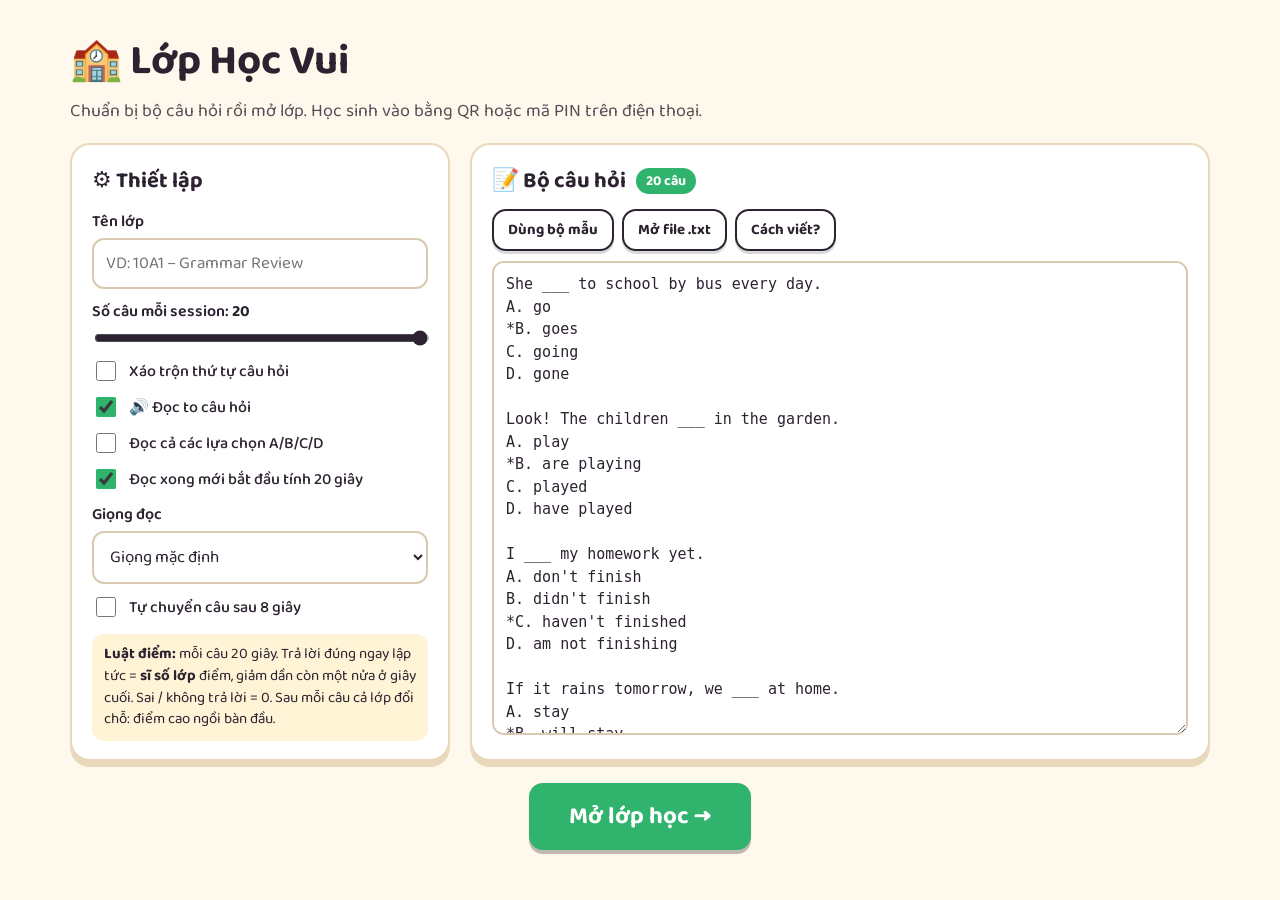
==== host.html @ 7508f4da "Lớp Học Vui: classroom quiz game Co-Authored-By: Claude Opus 5.5 <noreply@anthropic.com> Claude-Sess" ====
<!doctype html>
<html lang="vi">
<head>
<meta charset="utf-8">
<meta name="viewport" content="width=device-width, initial-scale=1">
<title>Lớp Học Vui – Màn hình giáo viên</title>
<link rel="stylesheet" href="css/base.css">
<link rel="stylesheet" href="css/host.css">
<script src="vendor/peerjs.min.js"></script>
<script src="vendor/qrcode.js"></script>
</head>
<body>

<!-- ============ CÀI ĐẶT ============ -->
<section id="setup" class="setup">
  <header class="setup-head">
    <h1>🏫 Lớp Học Vui</h1>
    <p>Chuẩn bị bộ câu hỏi rồi mở lớp. Học sinh vào bằng QR hoặc mã PIN trên điện thoại.</p>
  </header>
  <div class="setup-grid">
    <div class="card">
      <h2>⚙️ Thiết lập</h2>
      <label>Tên lớp <input id="className" maxlength="40" placeholder="VD: 10A1 – Grammar Review"></label>
      <label>Số câu mỗi session: <b id="nqLabel">20</b>
        <input id="nq" type="range" min="15" max="20" value="20"></label>
      <label class="chk"><input id="shuffle" type="checkbox"> Xáo trộn thứ tự câu hỏi</label>
      <label class="chk"><input id="tts" type="checkbox" checked> 🔊 Đọc to câu hỏi</label>
      <label class="chk"><input id="readOpts" type="checkbox"> Đọc cả các lựa chọn A/B/C/D</label>
      <label class="chk"><input id="waitRead" type="checkbox" checked> Đọc xong mới bắt đầu tính 20 giây</label>
      <label>Giọng đọc <select id="voice"></select></label>
      <label class="chk"><input id="autoNext" type="checkbox"> Tự chuyển câu sau 8 giây</label>
      <div class="rules">
        <b>Luật điểm:</b> mỗi câu 20 giây. Trả lời đúng ngay lập tức = <b>sĩ số lớp</b> điểm, giảm dần còn một nửa ở giây cuối. Sai / không trả lời = 0.
        Sau mỗi câu cả lớp đổi chỗ: điểm cao ngồi bàn đầu.
      </div>
    </div>
    <div class="card qcard">
      <h2>📝 Bộ câu hỏi <span id="qCount" class="pill">0 câu</span></h2>
      <div class="row">
        <button class="btn ghost sm" id="loadSample">Dùng bộ mẫu</button>
        <button class="btn ghost sm" id="openFile">Mở file .txt</button>
        <input type="file" id="file" accept=".txt,.md,text/plain" hidden>
        <button class="btn ghost sm" id="help">Cách viết?</button>
      </div>
      <div id="helpBox" class="help" hidden>
        Mỗi câu cách nhau <b>1 dòng trống</b>. Dòng đầu là câu hỏi, các dòng sau là lựa chọn <code>A.</code> <code>B.</code> <code>C.</code> <code>D.</code> (2–4 lựa chọn).
        Đánh dấu đáp án đúng bằng dấu <code>*</code> ở đầu dòng, hoặc thêm dòng <code>Answer: B</code>. Chỗ trống viết <code>___</code> sẽ được đọc là "blank".
      </div>
      <textarea id="qtext" spellcheck="false" placeholder="She ___ to school every day.&#10;A. go&#10;*B. goes&#10;C. going&#10;D. gone"></textarea>
      <div id="qErrors" class="errors"></div>
    </div>
  </div>
  <div class="setup-foot">
    <button class="btn go big" id="openClass">Mở lớp học →</button>
  </div>
</section>

<!-- ============ LỚP HỌC ============ -->
<section id="game" hidden>
  <div id="stage">
    <div class="wall">
      <div class="clock-deco"></div>
      <div class="teacher-zone">
        <div id="bubble" class="bubble">Chào cả lớp!</div>
        <div id="teacher" class="teacher"></div>
        <div class="tdesk"></div>
      </div>
      <div id="board" class="board"></div>
      <div class="side">
        <div id="timer" class="timer">
          <svg viewBox="0 0 120 120"><circle cx="60" cy="60" r="52" class="tr-bg"/><circle id="timerArc" cx="60" cy="60" r="52" class="tr-fg"/></svg>
          <div id="timerNum">20</div>
        </div>
        <div id="controls" class="controls"></div>
      </div>
    </div>
    <div class="floor"></div>
    <div id="desks"></div>
    <div id="students"></div>
    <div id="labels"></div>
    <div id="podium" class="podium" hidden></div>
    <canvas id="confetti" width="1600" height="900"></canvas>
  </div>
  <div class="corner">
    <button id="muteBtn" title="Tắt/bật âm thanh">🔊</button>
    <button id="fsBtn" title="Toàn màn hình">⛶</button>
  </div>
</section>

<script type="module" src="js/host.js"></script>
</body>
</html>
---- css/base.css ----
@import url('https://fonts.googleapis.com/css2?family=Baloo+2:wght@500;600;700;800&family=Patrick+Hand&display=swap');
:root {
  --ink: #2d2230; --paper: #fff8ec; --red: #e5484d; --blue: #3e7bfa; --yellow: #f5a524; --green: #2fb36d;
  --wood: #c98c55; --wood-d: #8f5a2f; --board: #2f5d47; --board-d: #22463a;
}
* { box-sizing: border-box; }
html, body { margin: 0; height: 100%; }
body { font-family: 'Baloo 2', system-ui, sans-serif; color: var(--ink); background: var(--paper); -webkit-tap-highlight-color: transparent; }
button { font-family: inherit; cursor: pointer; border: 0; }
.btn { background: var(--ink); color: #fff; font-weight: 700; font-size: 18px; padding: 12px 22px; border-radius: 14px; box-shadow: 0 4px 0 rgba(0,0,0,.25); transition: transform .08s; }
.btn:active { transform: translateY(3px); box-shadow: 0 1px 0 rgba(0,0,0,.25); }
.btn.go { background: var(--green); }
.btn.warn { background: var(--yellow); color: var(--ink); }
.btn.ghost { background: #fff; color: var(--ink); border: 2px solid var(--ink); }
.btn:disabled { opacity: .45; cursor: not-allowed; }
input, select, textarea { font-family: inherit; font-size: 17px; border: 2px solid #d9c9b0; border-radius: 12px; padding: 10px 12px; background: #fff; color: var(--ink); }
input:focus, textarea:focus, select:focus { outline: 3px solid #ffd27a; border-color: var(--ink); }
.opt-A { background: var(--red); } .opt-B { background: var(--blue); } .opt-C { background: var(--yellow); } .opt-D { background: var(--green); }
[hidden] { display: none !important; }
---- css/host.css ----
/* ---------- Setup ---------- */
.setup { max-width: 1180px; margin: 0 auto; padding: 28px 20px 40px; }
.setup-head h1 { margin: 0; font-size: 42px; }
.setup-head p { margin: 2px 0 18px; font-size: 18px; opacity: .8; }
.setup-grid { display: grid; grid-template-columns: 380px 1fr; gap: 20px; }
@media (max-width: 860px) { .setup-grid { grid-template-columns: 1fr; } }
.card { background: #fff; border-radius: 20px; padding: 18px 20px; box-shadow: 0 6px 0 #ead8bd; border: 2px solid #ead8bd; }
.card h2 { margin: 0 0 10px; font-size: 22px; display: flex; align-items: center; gap: 10px; }
.card label { display: block; margin: 10px 0; font-weight: 600; }
.card label input:not([type=checkbox]), .card label select { display: block; width: 100%; margin-top: 4px; }
.card label.chk { display: flex; gap: 10px; align-items: center; font-weight: 500; }
.card label.chk input { width: 20px; height: 20px; accent-color: var(--green); }
input[type=range] { padding: 0; accent-color: var(--ink); }
.rules { margin-top: 14px; background: #fff4d6; border-radius: 12px; padding: 10px 12px; font-size: 15px; line-height: 1.45; }
.pill { font-size: 14px; background: var(--green); color: #fff; padding: 2px 10px; border-radius: 99px; }
.qcard { display: flex; flex-direction: column; }
.qcard .row { display: flex; gap: 8px; flex-wrap: wrap; margin-bottom: 10px; }
.btn.sm { font-size: 15px; padding: 7px 14px; box-shadow: 0 3px 0 rgba(0,0,0,.15); }
.help { background: #eef5ff; border-radius: 12px; padding: 10px 12px; font-size: 15px; margin-bottom: 10px; line-height: 1.5; }
.help code { background: #fff; padding: 0 5px; border-radius: 5px; }
#qtext { flex: 1; min-height: 420px; font-family: ui-monospace, Menlo, Consolas, monospace; font-size: 15px; line-height: 1.5; resize: vertical; }
.errors { color: var(--red); font-size: 14px; margin-top: 6px; max-height: 90px; overflow: auto; }
.setup-foot { text-align: center; margin-top: 22px; }
.btn.big { font-size: 24px; padding: 14px 40px; }

/* ---------- Stage ---------- */
body.playing { background: #1d1a22; overflow: hidden; }
#game { position: fixed; inset: 0; }
#stage { position: absolute; left: 50%; top: 50%; width: 1600px; height: 900px; transform-origin: 0 0; overflow: hidden; border-radius: 6px; }
.wall { position: absolute; left: 0; top: 0; width: 1600px; height: 304px;
  background: linear-gradient(#f6e6c8, #f1dbb4); border-bottom: 14px solid #b7834f; }
.floor { position: absolute; left: 0; top: 318px; width: 1600px; height: 582px;
  background: repeating-linear-gradient(90deg, #d9a66f 0 98px, #cf9a62 98px 100px), #d9a66f; }
.floor::before { content: ''; position: absolute; inset: 0; background: repeating-linear-gradient(0deg, rgba(0,0,0,.05) 0 2px, transparent 2px 58px); }

.teacher-zone { position: absolute; left: 0; top: 0; width: 230px; height: 304px; }
.teacher { position: absolute; left: 40px; top: 108px; width: 120px; height: 170px; }
.tdesk { position: absolute; left: 14px; top: 222px; width: 200px; height: 60px; background: var(--wood-d); border-radius: 8px 8px 4px 4px; border-top: 10px solid var(--wood); z-index: 2; }
.tdesk::after { content: '🍎 📚'; position: absolute; top: -34px; left: 18px; font-size: 26px; }
.bubble { position: absolute; left: 14px; top: 14px; width: 205px; min-height: 62px; background: #fff; border-radius: 18px; padding: 8px 12px; font-weight: 700; font-size: 20px; line-height: 1.15; text-align: center; box-shadow: 0 3px 0 rgba(0,0,0,.12); }
.bubble::after { content: ''; position: absolute; left: 86px; bottom: -14px; border: 8px solid transparent; border-top: 10px solid #fff; }
.bubble b { font-size: 30px; color: var(--green); }
.clock-deco { display: none; }

.board { position: absolute; left: 236px; top: 12px; width: 1130px; height: 280px; background: radial-gradient(ellipse at 30% 20%, #3b7258, var(--board) 60%, var(--board-d));
  border: 12px solid #a06a3a; border-radius: 10px; box-shadow: inset 0 0 40px rgba(0,0,0,.35), 0 6px 0 #7d4f28; color: #f4f1e6; font-family: 'Patrick Hand', 'Baloo 2', cursive; padding: 10px 18px; overflow: hidden; }
.board .tray { position: absolute; }
.b-head { display: flex; justify-content: space-between; font-size: 22px; opacity: .85; height: 28px; }
.b-q { height: 100px; display: flex; align-items: center; justify-content: center; text-align: center; line-height: 1.12; padding: 0 10px; }
.b-opts { display: grid; grid-template-columns: 1fr 1fr; gap: 9px 12px; }
.b-opt { position: relative; height: 56px; border-radius: 12px; display: flex; align-items: center; gap: 12px; padding: 0 14px; color: #fff; font-family: 'Baloo 2', sans-serif; font-weight: 700; box-shadow: 0 4px 0 rgba(0,0,0,.25); transition: opacity .4s, transform .4s; }
.b-opt .let { width: 36px; height: 36px; flex: none; border-radius: 50%; background: rgba(255,255,255,.28); display: grid; place-items: center; font-size: 22px; }
.b-opt .txt { flex: 1; overflow: hidden; line-height: 1.05; }
.b-opt .cnt { flex: none; background: rgba(0,0,0,.25); border-radius: 99px; padding: 0 12px; font-size: 20px; display: none; }
.board.reveal .b-opt .cnt { display: block; }
.board.reveal .b-opt.wrong { opacity: .3; transform: scale(.97); }
.board.reveal .b-opt.right { outline: 5px solid #fff; transform: scale(1.02); }
.board.reveal .b-opt.right .let::after { content: '✓'; }
.board.reveal .b-opt.right .let { font-size: 0; }
.board.reveal .b-opt.right .let::after { font-size: 26px; }

.lobby { display: flex; height: 100%; gap: 22px; align-items: center; }
.lobby .info { flex: 1; text-align: center; }
.lobby .cls { font-size: 30px; opacity: .85; }
.lobby .how { font-size: 28px; margin-top: 6px; }
.lobby .url { font-family: 'Baloo 2'; font-size: 26px; background: rgba(255,255,255,.12); display: inline-block; padding: 2px 16px; border-radius: 10px; margin: 4px 0; word-break: break-all; }
.lobby .pin { font-family: 'Baloo 2'; font-weight: 800; font-size: 84px; letter-spacing: 8px; line-height: 1; color: #ffe27a; }
.lobby .qr { width: 236px; height: 236px; background: #fff; border-radius: 12px; padding: 8px; flex: none; }
.lobby .qr svg { width: 100%; height: 100%; display: block; }
.b-big { height: 100%; display: flex; flex-direction: column; align-items: center; justify-content: center; text-align: center; font-size: 46px; line-height: 1.15; }
.b-big small { font-size: 26px; opacity: .8; }

.side { position: absolute; left: 1376px; top: 8px; width: 216px; height: 280px; display: flex; flex-direction: column; align-items: center; gap: 8px; }
.timer { position: relative; width: 150px; height: 150px; }
.timer svg { width: 100%; height: 100%; transform: rotate(-90deg); }
.tr-bg { fill: #fff; stroke: #e7d3b3; stroke-width: 12; }
.tr-fg { fill: none; stroke: var(--green); stroke-width: 12; stroke-linecap: round; stroke-dasharray: 326.7; stroke-dashoffset: 0; transition: stroke .3s; }
.timer.urgent .tr-fg { stroke: var(--red); }
.timer.urgent { animation: pulse .5s infinite alternate; }
@keyframes pulse { to { transform: scale(1.06); } }
#timerNum { position: absolute; inset: 0; display: grid; place-items: center; font-size: 58px; font-weight: 800; }
.timer.idle { opacity: .35; }
.controls { display: flex; flex-direction: column; gap: 8px; width: 100%; }
.controls .btn { width: 100%; font-size: 19px; padding: 9px 10px; }
.controls .btn.tiny { font-size: 14px; padding: 5px 8px; background: #fff; color: var(--ink); box-shadow: 0 3px 0 #d8c3a0; }
.controls .stat { text-align: center; font-weight: 800; font-size: 22px; }

/* desks & students */
.desk { position: absolute; height: 36px; background: linear-gradient(var(--wood) 0 9px, var(--wood-d) 9px); border-radius: 7px 7px 3px 3px; box-shadow: 0 6px 0 rgba(0,0,0,.18); }
.desk::before, .desk::after { content: ''; position: absolute; bottom: -16px; width: 8px; height: 16px; background: #6e4322; }
.desk::before { left: 14px; } .desk::after { right: 14px; }
.seatno { position: absolute; color: rgba(90,55,25,.55); font-weight: 800; font-size: 15px; width: 28px; text-align: center; }

.stu, .lbl { position: absolute; transition: left 1.5s cubic-bezier(.5,.05,.3,1), top 1.5s cubic-bezier(.5,.05,.3,1); will-change: left, top; }
.stu { width: 110px; height: 96px; cursor: pointer; }
.stu .inner { width: 100%; height: 100%; transform-origin: 50% 100%; }
.stu .ava { width: 92px; height: 92px; display: block; margin: 0 auto; filter: drop-shadow(0 2px 0 rgba(0,0,0,.12)); }
.stu.walking .inner { animation: bob .3s infinite alternate; }
@keyframes bob { from { transform: translateY(0) rotate(-3deg); } to { transform: translateY(-8px) rotate(3deg); } }
.stu.enter .inner { animation: enter .6s cubic-bezier(.3,1.6,.5,1); }
@keyframes enter { from { transform: translateY(-60px) scale(.3); opacity: 0; } }
.stu.off { opacity: .4; filter: grayscale(1); }
.stu .mark { position: absolute; right: 2px; top: -4px; width: 30px; height: 30px; border-radius: 50%; display: none; place-items: center; color: #fff; font-weight: 800; font-size: 18px; box-shadow: 0 2px 0 rgba(0,0,0,.2); }
.stu.answered .mark { display: grid; background: #7a6cf0; }
.stu.answered .mark::after { content: '✋'; font-size: 16px; }
.stu.ok .mark { display: grid; background: var(--green); } .stu.ok .mark::after { content: '✓'; font-size: 18px; }
.stu.no .mark { display: grid; background: var(--red); } .stu.no .mark::after { content: '✗'; font-size: 18px; }
.stu.ok .ava { filter: drop-shadow(0 0 8px #7dffb0); }

.lbl { width: 150px; height: 30px; display: flex; align-items: center; justify-content: center; gap: 4px; pointer-events: none; }
.lbl .nm { max-width: 100px; background: #fff; border-radius: 8px; padding: 0 7px; font-weight: 700; font-size: 15px; line-height: 22px; white-space: nowrap; overflow: hidden; text-overflow: ellipsis; box-shadow: 0 2px 0 rgba(0,0,0,.18); }
.lbl .sc { background: var(--ink); color: #ffe27a; border-radius: 8px; padding: 0 6px; font-weight: 800; font-size: 15px; line-height: 22px; }
.lbl .rk { position: absolute; left: -6px; top: -78px; width: 30px; height: 30px; border-radius: 50%; background: #fff; border: 3px solid var(--ink); display: grid; place-items: center; font-weight: 800; font-size: 15px; }
.lbl .rk.r1 { background: #ffd43b; } .lbl .rk.r2 { background: #dfe6ee; } .lbl .rk.r3 { background: #f0a868; }
.lbl .gain { position: absolute; left: 50%; top: -92px; transform: translateX(-50%); font-weight: 800; font-size: 30px; color: #13a35a; text-shadow: 0 2px 0 #fff, 0 -2px 0 #fff, 2px 0 0 #fff, -2px 0 0 #fff; opacity: 0; }
.lbl .gain.show { animation: gain 2.4s ease-out forwards; }
@keyframes gain { 0% { opacity: 0; transform: translate(-50%, 20px) scale(.5); } 15% { opacity: 1; transform: translate(-50%, 0) scale(1.15); } 75% { opacity: 1; } 100% { opacity: 0; transform: translate(-50%, -26px); } }
.lbl .mv { position: absolute; right: -6px; top: -40px; font-weight: 800; font-size: 16px; opacity: 0; }
.lbl .mv.up { color: #13a35a; } .lbl .mv.down { color: var(--red); }
.lbl .mv.show { animation: gain 3s ease-out forwards; }

/* podium */
.podium { position: absolute; inset: 0; z-index: 500; background: radial-gradient(ellipse at 50% 20%, #3a2f63, #120e1f 75%); color: #fff; overflow: hidden; }
.podium .title { position: absolute; top: 34px; left: 0; right: 0; text-align: center; font-size: 64px; font-weight: 800; color: #ffd43b; text-shadow: 0 5px 0 #a8730b; }
.podium .sub { position: absolute; top: 120px; left: 0; right: 0; text-align: center; font-size: 26px; opacity: .8; }
.podium .light { position: absolute; top: -100px; width: 360px; height: 900px; background: linear-gradient(rgba(255,240,180,.35), transparent 85%); clip-path: polygon(40% 0, 60% 0, 100% 100%, 0 100%); opacity: 0; transition: opacity .6s; }
.podium .light.on { opacity: 1; }
.pd { position: absolute; bottom: 0; width: 320px; text-align: center; }
.pd .blk { margin: 0 auto; width: 280px; border-radius: 14px 14px 0 0; display: flex; align-items: flex-start; justify-content: center; padding-top: 14px; font-size: 90px; font-weight: 800; color: rgba(255,255,255,.9); text-shadow: 0 4px 0 rgba(0,0,0,.25); transform: translateY(100%); transition: transform .8s cubic-bezier(.3,1.4,.5,1); }
.pd .who { opacity: 0; transform: translateY(-120px) scale(.6); transition: all .8s cubic-bezier(.3,1.5,.5,1); }
.pd.on .blk { transform: translateY(0); }
.pd.on .who { opacity: 1; transform: none; }
.pd .who .ava { width: 190px; height: 190px; }
.pd .nm { font-size: 34px; font-weight: 800; margin-top: -6px; white-space: nowrap; overflow: hidden; text-overflow: ellipsis; }
.pd .pts { font-size: 24px; color: #ffd43b; font-weight: 700; margin-bottom: 8px; }
.pd .crown { font-size: 60px; height: 64px; line-height: 64px; }
.pd1 { left: 640px; } .pd1 .blk { height: 300px; background: linear-gradient(#ffd43b, #e0a800); }
.pd2 { left: 300px; } .pd2 .blk { height: 220px; background: linear-gradient(#e3e9f0, #a5b1bf); }
.pd3 { left: 980px; } .pd3 .blk { height: 160px; background: linear-gradient(#f3b07a, #c0703a); }
.podium .pbtns { position: absolute; right: 24px; bottom: 24px; display: flex; flex-direction: column; gap: 10px; opacity: 0; transition: opacity .6s; }
.podium .pbtns.on { opacity: 1; }
.podium .board-list { position: absolute; left: 24px; top: 170px; width: 300px; max-height: 700px; overflow: auto; background: rgba(255,255,255,.08); border-radius: 16px; padding: 10px 14px; font-size: 18px; opacity: 0; transition: opacity .6s; }
.podium .board-list.on { opacity: 1; }
.podium .board-list div { display: flex; justify-content: space-between; padding: 2px 0; border-bottom: 1px dashed rgba(255,255,255,.15); }
#confetti { position: absolute; inset: 0; pointer-events: none; z-index: 600; }

.corner { position: fixed; right: 8px; bottom: 8px; display: flex; gap: 6px; z-index: 1000; opacity: .35; transition: opacity .2s; }
.corner:hover { opacity: 1; }
.corner button { width: 40px; height: 40px; border-radius: 10px; background: #fff; font-size: 20px; }

.toast { position: fixed; left: 50%; top: 18px; transform: translateX(-50%); background: var(--ink); color: #fff; padding: 10px 20px; border-radius: 12px; font-weight: 700; z-index: 2000; }
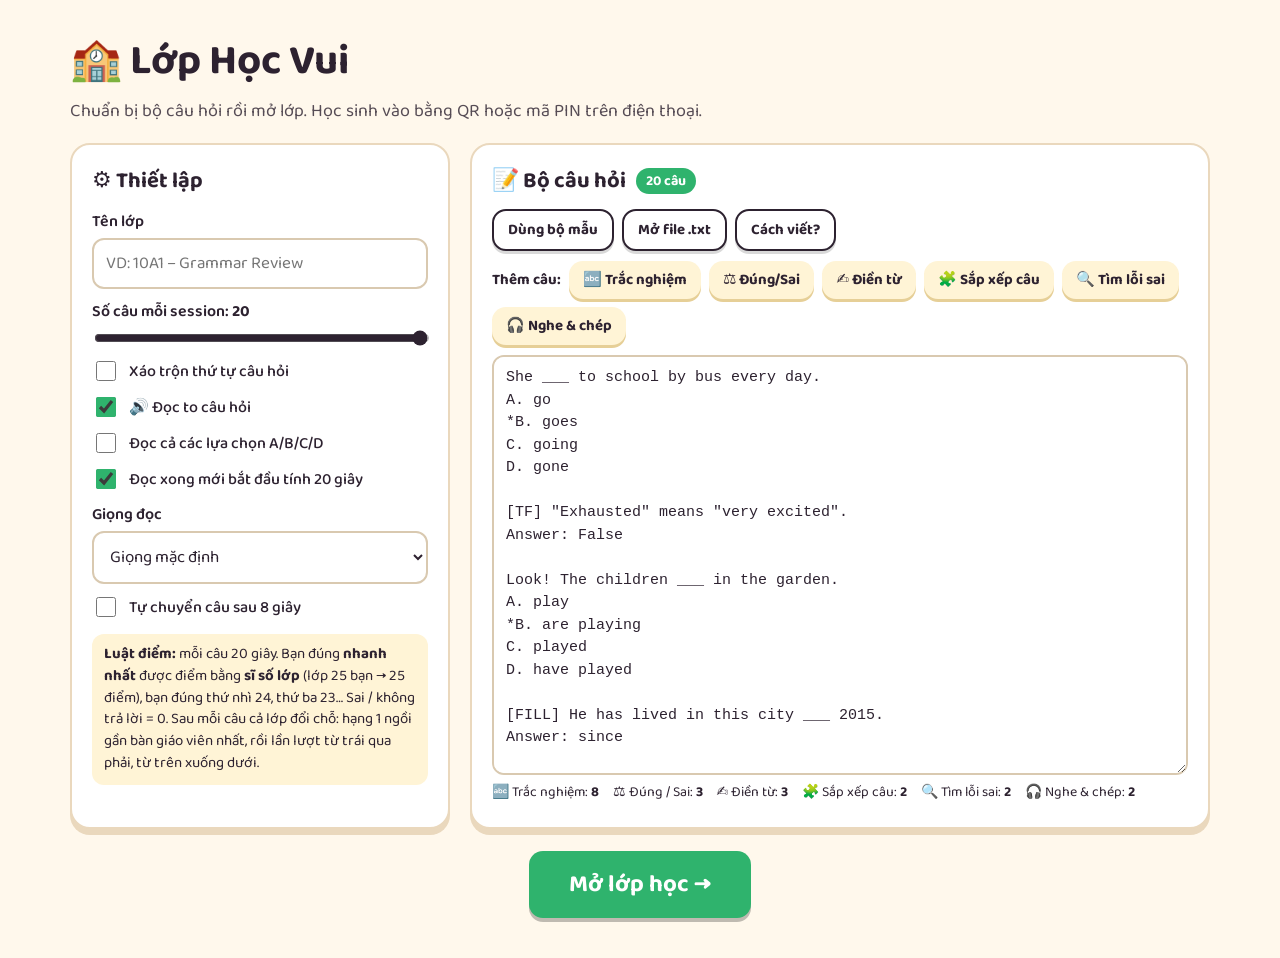
==== commit 8a5ce3d6: "Kết nối qua MQTT, 6 dạng bài, bảng tốc độ, điểm theo thứ tự, xếp chỗ trái→phải - Thay PeerJS (WebRTC" ====
--- a/host.html
+++ b/host.html
@@ -6,7 +6,7 @@
 <title>Lớp Học Vui – Màn hình giáo viên</title>
 <link rel="stylesheet" href="css/base.css">
 <link rel="stylesheet" href="css/host.css">
-<script src="vendor/peerjs.min.js"></script>
+<script src="vendor/mqtt.min.js"></script>
 <script src="vendor/qrcode.js"></script>
 </head>
 <body>
@@ -30,8 +30,8 @@
       <label>Giọng đọc <select id="voice"></select></label>
       <label class="chk"><input id="autoNext" type="checkbox"> Tự chuyển câu sau 8 giây</label>
       <div class="rules">
-        <b>Luật điểm:</b> mỗi câu 20 giây. Trả lời đúng ngay lập tức = <b>sĩ số lớp</b> điểm, giảm dần còn một nửa ở giây cuối. Sai / không trả lời = 0.
-        Sau mỗi câu cả lớp đổi chỗ: điểm cao ngồi bàn đầu.
+        <b>Luật điểm:</b> mỗi câu 20 giây. Bạn đúng <b>nhanh nhất</b> được điểm bằng <b>sĩ số lớp</b> (lớp 25 bạn → 25 điểm), bạn đúng thứ nhì 24, thứ ba 23… Sai / không trả lời = 0.
+        Sau mỗi câu cả lớp đổi chỗ: hạng 1 ngồi gần bàn giáo viên nhất, rồi lần lượt từ trái qua phải, từ trên xuống dưới.
       </div>
     </div>
     <div class="card qcard">
@@ -42,11 +42,28 @@
         <input type="file" id="file" accept=".txt,.md,text/plain" hidden>
         <button class="btn ghost sm" id="help">Cách viết?</button>
       </div>
+      <div class="row tpls">Thêm câu:
+        <button class="btn sm tpl" data-tpl="mc">🔤 Trắc nghiệm</button>
+        <button class="btn sm tpl" data-tpl="tf">⚖️ Đúng/Sai</button>
+        <button class="btn sm tpl" data-tpl="fill">✍️ Điền từ</button>
+        <button class="btn sm tpl" data-tpl="order">🧩 Sắp xếp câu</button>
+        <button class="btn sm tpl" data-tpl="error">🔍 Tìm lỗi sai</button>
+        <button class="btn sm tpl" data-tpl="listen">🎧 Nghe & chép</button>
+      </div>
       <div id="helpBox" class="help" hidden>
-        Mỗi câu cách nhau <b>1 dòng trống</b>. Dòng đầu là câu hỏi, các dòng sau là lựa chọn <code>A.</code> <code>B.</code> <code>C.</code> <code>D.</code> (2–4 lựa chọn).
-        Đánh dấu đáp án đúng bằng dấu <code>*</code> ở đầu dòng, hoặc thêm dòng <code>Answer: B</code>. Chỗ trống viết <code>___</code> sẽ được đọc là "blank".
+        Mỗi câu cách nhau <b>1 dòng trống</b>. Bấm các nút "Thêm câu" ở trên để chèn mẫu rồi sửa lại.
+        <table>
+          <tr><td>🔤 Trắc nghiệm</td><td>Dòng đầu là câu hỏi, sau đó <code>A.</code> <code>B.</code>… Thêm <code>*</code> trước đáp án đúng.</td></tr>
+          <tr><td>⚖️ Đúng/Sai</td><td><code>[TF] câu nhận định</code> + dòng <code>Answer: True</code> / <code>False</code></td></tr>
+          <tr><td>✍️ Điền từ</td><td><code>[FILL] câu có ___</code> + dòng <code>Answer: since | for</code> (nhiều đáp án đúng thì ngăn bằng <code>|</code>)</td></tr>
+          <tr><td>🧩 Sắp xếp câu</td><td><code>[ORDER] câu đúng</code>, máy tự xáo. Muốn giữ cụm từ thì ngăn bằng <code> / </code></td></tr>
+          <tr><td>🔍 Tìm lỗi sai</td><td><code>[ERROR]</code> đặt 2–4 phần trong <code>[ ]</code>, phần sai thêm <code>*</code>: <code>[*have]</code></td></tr>
+          <tr><td>🎧 Nghe & chép</td><td><code>[LISTEN] câu sẽ được đọc</code>. Học sinh nghe rồi gõ lại.</td></tr>
+        </table>
+        Thêm dòng <code>Time: 30</code> nếu câu đó cần hơn 20 giây. Không phân biệt hoa/thường và dấu câu khi chấm phần gõ.
       </div>
       <textarea id="qtext" spellcheck="false" placeholder="She ___ to school every day.&#10;A. go&#10;*B. goes&#10;C. going&#10;D. gone"></textarea>
+      <div id="qTypes" class="qtypes"></div>
       <div id="qErrors" class="errors"></div>
     </div>
   </div>
--- a/css/host.css
+++ b/css/host.css
@@ -149,3 +149,43 @@
 .corner button { width: 40px; height: 40px; border-radius: 10px; background: #fff; font-size: 20px; }
 
 .toast { position: fixed; left: 50%; top: 18px; transform: translateX(-50%); background: var(--ink); color: #fff; padding: 10px 20px; border-radius: 12px; font-weight: 700; z-index: 2000; }
+
+/* nhiều dạng bài */
+.tpls { align-items: center; font-weight: 700; font-size: 15px; }
+.btn.tpl { background: #fff4d6; color: var(--ink); box-shadow: 0 3px 0 #e6cf97; }
+.help table { border-collapse: collapse; margin: 6px 0; width: 100%; }
+.help td { padding: 3px 6px; border-bottom: 1px dashed #c9d8ef; vertical-align: top; }
+.help td:first-child { white-space: nowrap; font-weight: 700; }
+.qtypes { display: flex; flex-wrap: wrap; gap: 6px 14px; font-size: 14px; margin-top: 6px; }
+.b-opts.n2 { grid-template-columns: 1fr 1fr; }
+.board.t-tf .b-opt { height: 104px; justify-content: center; } .board.t-tf .b-opt .txt { flex: none; font-size: 40px !important; } .board.t-tf .b-opt .let { display: none; }
+.board.t-tf .b-opt .cnt { position: absolute; right: 14px; }
+.board.t-tf .b-q, .board.t-fill .b-q, .board.t-order .b-q, .board.t-listen .b-q { height: 128px; }
+.part { display: inline-block; position: relative; margin: 0 2px; }
+.part u { text-decoration-thickness: 3px; text-underline-offset: 6px; }
+.part sub { position: absolute; left: 50%; bottom: -22px; transform: translateX(-50%); font-family: 'Baloo 2'; font-weight: 800; font-size: 18px; color: #ffe27a; }
+.part.bad { color: #ff8a8a; } .part.bad u { text-decoration-color: #ff4d4d; }
+.b-q.chips { flex-wrap: wrap; gap: 10px; align-content: center; }
+.chip { font-family: 'Baloo 2'; font-weight: 700; font-size: 28px; background: #fff8ec; color: var(--ink); border-radius: 12px; padding: 2px 14px; box-shadow: 0 4px 0 rgba(0,0,0,.3); }
+.b-q.listen { font-size: 40px; }
+.b-type { text-align: center; font-family: 'Baloo 2'; font-weight: 700; font-size: 26px; background: rgba(255,255,255,.1); border-radius: 12px; padding: 14px; margin-top: 4px; }
+.b-ans { text-align: center; font-family: 'Baloo 2'; }
+.b-ans .ok { display: inline-block; background: var(--green); color: #fff; font-weight: 800; font-size: 30px; border-radius: 14px; padding: 4px 22px; box-shadow: 0 4px 0 rgba(0,0,0,.25); }
+.b-ans .ok b { font-size: 20px; background: rgba(0,0,0,.2); border-radius: 99px; padding: 0 10px; margin-left: 8px; vertical-align: 3px; }
+.b-ans .wrongs { margin-top: 10px; font-size: 20px; display: flex; gap: 8px; justify-content: center; flex-wrap: wrap; align-items: center; }
+.b-ans .wa { background: rgba(229,72,77,.85); border-radius: 10px; padding: 0 10px; font-weight: 700; }
+.board.t-tf .b-q { height: 108px !important; }
+.b-q .sent { display: block; white-space: pre-wrap; }
+
+/* bảng tốc độ */
+.sp-grid { display: grid; grid-auto-flow: column; grid-template-rows: repeat(8, 23px); gap: 2px 14px; margin-top: 4px; font-family: "Baloo 2"; font-size: 16px; }
+.sp-grid.c1 { grid-template-rows: repeat(8, 23px); width: 420px; margin: 6px auto 0; }
+.sp { display: flex; align-items: center; gap: 6px; background: rgba(255,255,255,.08); border-radius: 7px; padding: 0 8px; white-space: nowrap; }
+.sp .n { width: 22px; opacity: .6; font-weight: 700; }
+.sp .nm { flex: 1; overflow: hidden; text-overflow: ellipsis; font-weight: 700; }
+.sp .tm { font-weight: 700; color: #ffe27a; }
+.sp .g { min-width: 34px; text-align: right; font-weight: 800; }
+.sp.ok .g { color: #7dffb0; } .sp.no { opacity: .75; } .sp.no .g { color: #ff8a8a; }
+.sp-none { margin-top: 6px; font-family: 'Baloo 2'; font-size: 15px; opacity: .75; white-space: nowrap; overflow: hidden; text-overflow: ellipsis; }
+.sp-empty { font-size: 32px; text-align: center; padding-top: 50px; }
+.board.speed .b-head span:last-child { color: #7dffb0; font-family: 'Baloo 2'; font-weight: 700; }
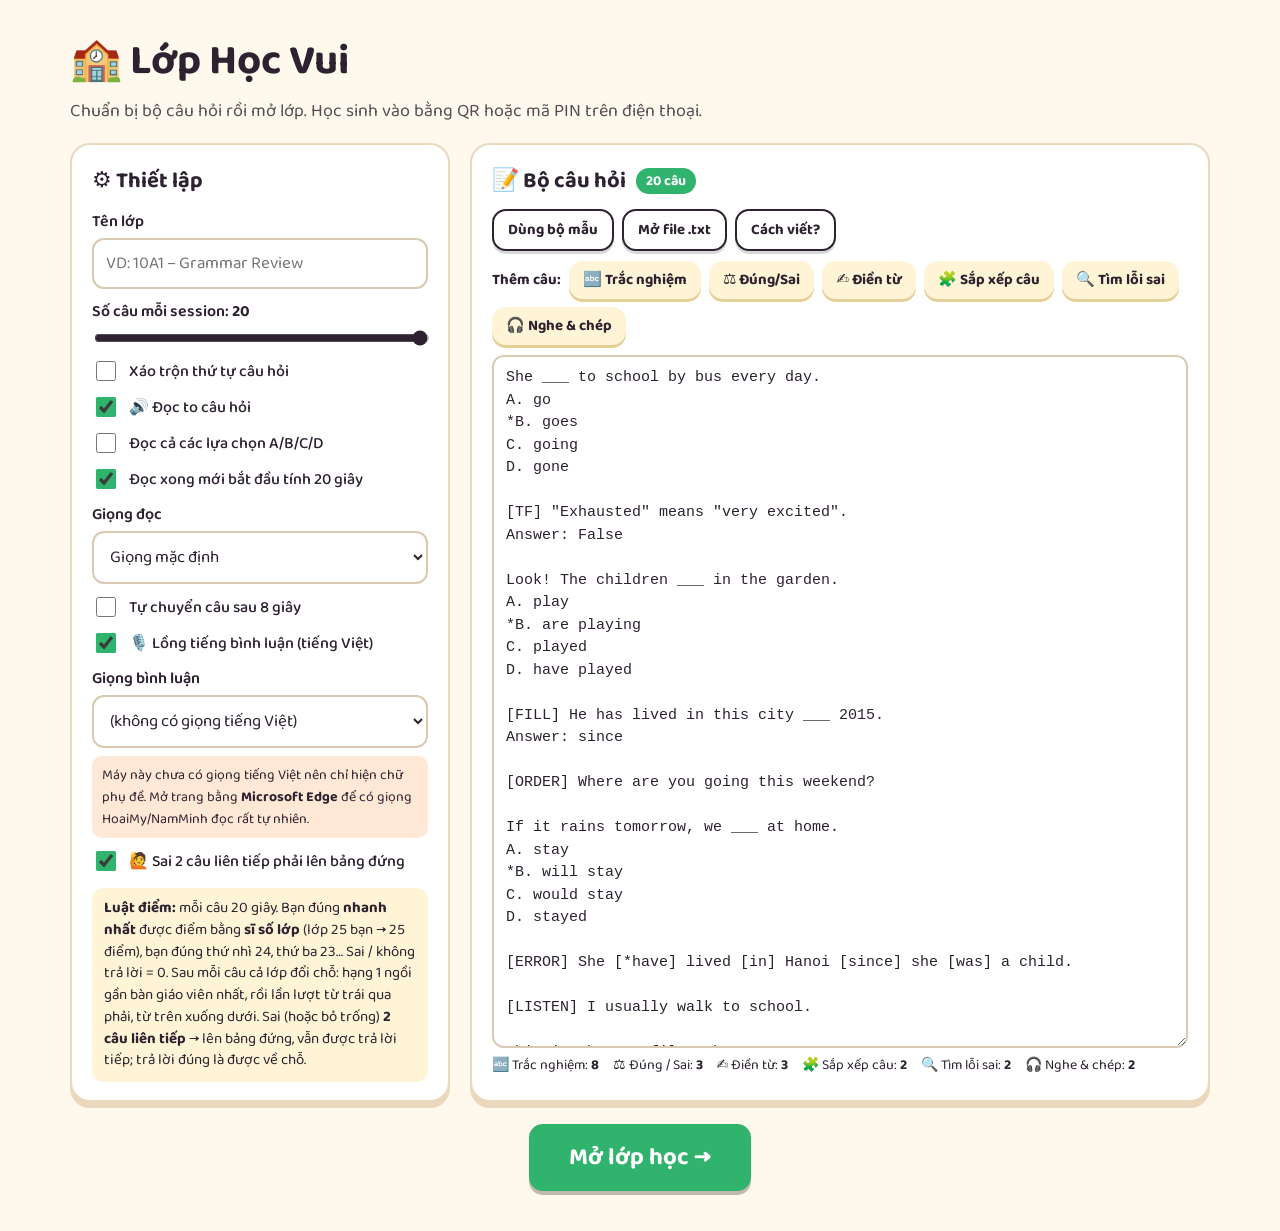
==== commit 8f00501d: "Lồng tiếng bình luận tiếng Việt + phạt đứng bảng khi sai 2 câu liên tiếp Co-Authored-By: Claude Opus" ====
--- a/host.html
+++ b/host.html
@@ -29,9 +29,14 @@
       <label class="chk"><input id="waitRead" type="checkbox" checked> Đọc xong mới bắt đầu tính 20 giây</label>
       <label>Giọng đọc <select id="voice"></select></label>
       <label class="chk"><input id="autoNext" type="checkbox"> Tự chuyển câu sau 8 giây</label>
+      <label class="chk"><input id="commentary" type="checkbox" checked> 🎙️ Lồng tiếng bình luận (tiếng Việt)</label>
+      <label>Giọng bình luận <select id="viVoice"></select></label>
+      <div id="viWarn" class="viwarn" hidden>Máy này chưa có giọng tiếng Việt nên chỉ hiện chữ phụ đề. Mở trang bằng <b>Microsoft Edge</b> để có giọng HoaiMy/NamMinh đọc rất tự nhiên.</div>
+      <label class="chk"><input id="punish" type="checkbox" checked> 🙋 Sai 2 câu liên tiếp phải lên bảng đứng</label>
       <div class="rules">
         <b>Luật điểm:</b> mỗi câu 20 giây. Bạn đúng <b>nhanh nhất</b> được điểm bằng <b>sĩ số lớp</b> (lớp 25 bạn → 25 điểm), bạn đúng thứ nhì 24, thứ ba 23… Sai / không trả lời = 0.
         Sau mỗi câu cả lớp đổi chỗ: hạng 1 ngồi gần bàn giáo viên nhất, rồi lần lượt từ trái qua phải, từ trên xuống dưới.
+        Sai (hoặc bỏ trống) <b>2 câu liên tiếp</b> → lên bảng đứng, vẫn được trả lời tiếp; trả lời đúng là được về chỗ.
       </div>
     </div>
     <div class="card qcard">
@@ -92,9 +97,13 @@
       </div>
     </div>
     <div class="floor"></div>
-    <div id="desks"></div>
-    <div id="students"></div>
-    <div id="labels"></div>
+    <div class="room" id="room">
+      <div class="front-spot" id="frontSpot">🙋 Khu đứng bảng</div>
+      <div id="desks"></div>
+      <div id="students"></div>
+      <div id="labels"></div>
+    </div>
+    <div id="caption" class="caption" hidden></div>
     <div id="podium" class="podium" hidden></div>
     <canvas id="confetti" width="1600" height="900"></canvas>
   </div>
--- a/css/host.css
+++ b/css/host.css
@@ -178,8 +178,8 @@
 .b-q .sent { display: block; white-space: pre-wrap; }
 
 /* bảng tốc độ */
-.sp-grid { display: grid; grid-auto-flow: column; grid-template-rows: repeat(8, 23px); gap: 2px 14px; margin-top: 4px; font-family: "Baloo 2"; font-size: 16px; }
-.sp-grid.c1 { grid-template-rows: repeat(8, 23px); width: 420px; margin: 6px auto 0; }
+.sp-grid { display: grid; grid-auto-flow: column; grid-template-rows: repeat(8, 21px); gap: 2px 14px; margin-top: 3px; font-family: "Baloo 2"; font-size: 15px; }
+.sp-grid.c1 { grid-template-rows: repeat(8, 21px); width: 420px; margin: 6px auto 0; }
 .sp { display: flex; align-items: center; gap: 6px; background: rgba(255,255,255,.08); border-radius: 7px; padding: 0 8px; white-space: nowrap; }
 .sp .n { width: 22px; opacity: .6; font-weight: 700; }
 .sp .nm { flex: 1; overflow: hidden; text-overflow: ellipsis; font-weight: 700; }
@@ -189,3 +189,19 @@
 .sp-none { margin-top: 6px; font-family: 'Baloo 2'; font-size: 15px; opacity: .75; white-space: nowrap; overflow: hidden; text-overflow: ellipsis; }
 .sp-empty { font-size: 32px; text-align: center; padding-top: 50px; }
 .board.speed .b-head span:last-child { color: #7dffb0; font-family: 'Baloo 2'; font-weight: 700; }
+
+/* khu bàn ghế thu nhỏ + khu đứng bảng */
+.room { position: absolute; left: 0; top: 0; width: 1600px; height: 900px; transform-origin: 800px 0; transform: translateY(138px) scale(.85); pointer-events: none; }
+.room .stu { pointer-events: auto; }
+.front-spot { position: absolute; left: 290px; top: 205px; width: 1020px; height: 18px; display: none; }
+.stu.standing .ava { filter: drop-shadow(0 3px 0 rgba(0,0,0,.2)); }
+.stu.standing .inner::after { content: '😳'; position: absolute; right: -8px; top: 30px; font-size: 22px; }
+.stu.standing .mark, .lbl.standing .rk, .lbl.standing .mv { display: none !important; }
+.stu.standing .inner { position: relative; animation: sway 1.6s ease-in-out infinite alternate; }
+@keyframes sway { from { transform: rotate(-3deg); } to { transform: rotate(3deg); } }
+.stu.standing.walking .inner { animation: bob .3s infinite alternate; }
+.lbl.standing .nm { background: #ffd0d0; }
+.lbl.standing .gain { top: 0; }
+.caption { position: absolute; left: 50%; bottom: 18px; transform: translateX(-50%); max-width: 1100px; background: rgba(29,26,34,.88); color: #fff; font-size: 26px; font-weight: 700; padding: 8px 26px; border-radius: 16px; z-index: 450; text-align: center; box-shadow: 0 6px 0 rgba(0,0,0,.25); animation: capin .3s ease-out; }
+@keyframes capin { from { opacity: 0; transform: translate(-50%, 16px); } }
+.viwarn { background: #ffe9d6; border-radius: 10px; padding: 8px 10px; font-size: 14px; margin: -2px 0 8px; }
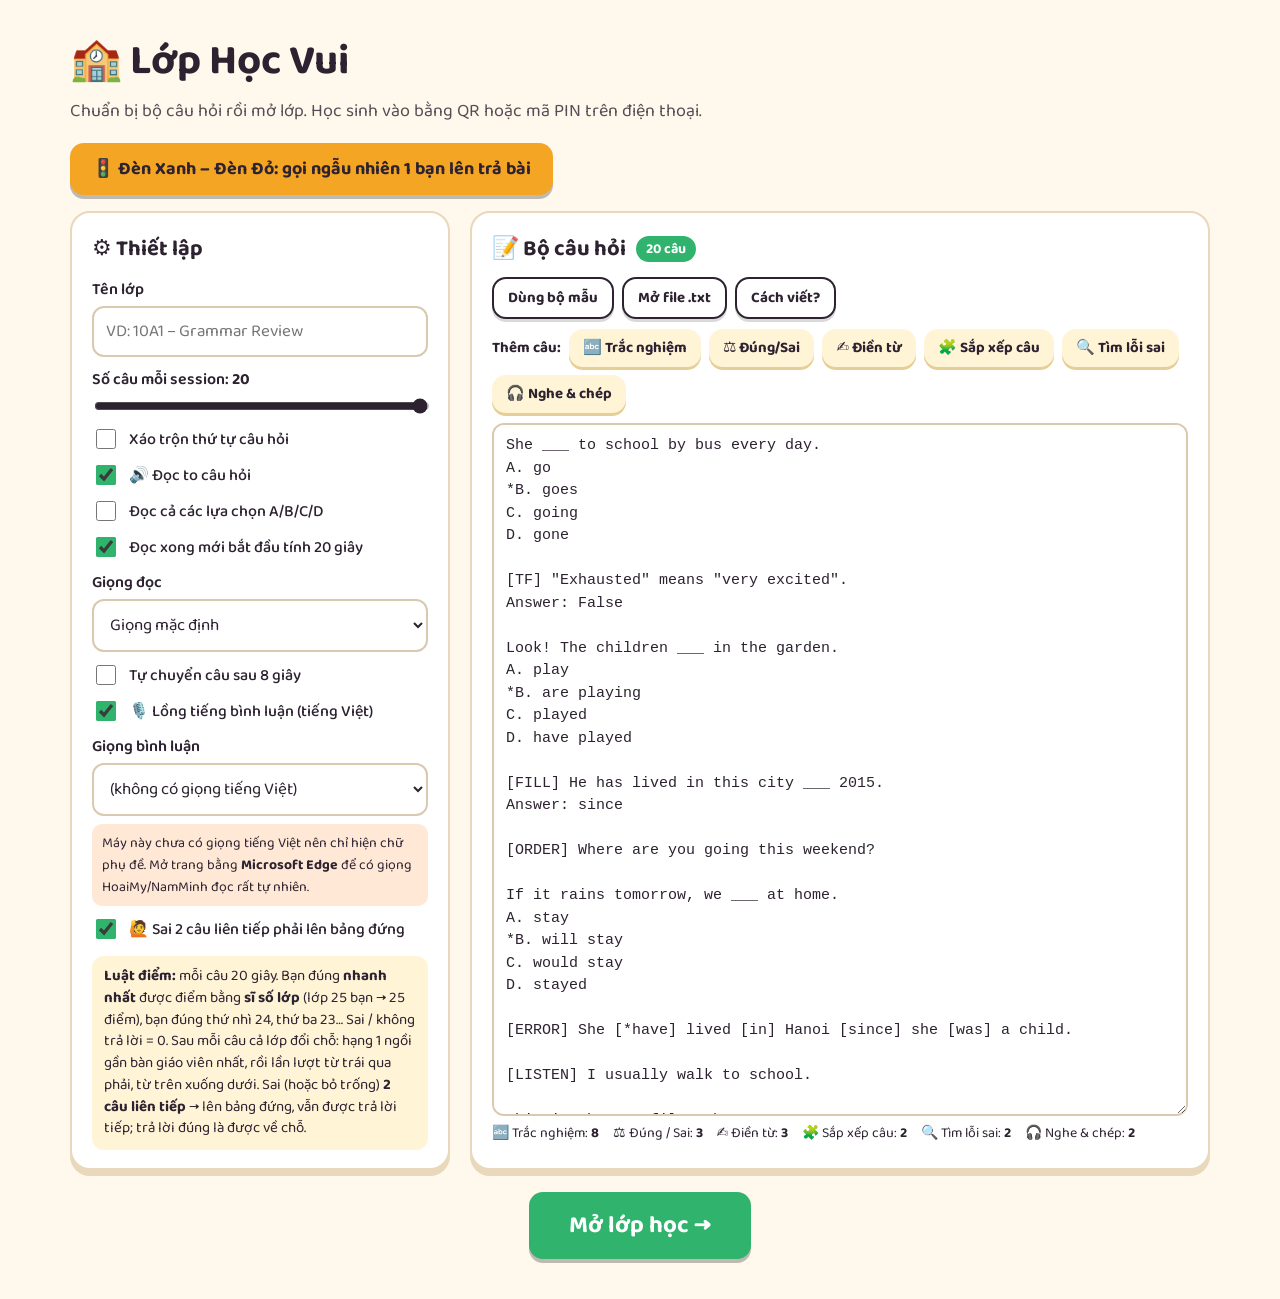
==== commit d6824f84: "Thêm trò Đèn Xanh – Đèn Đỏ: gọi ngẫu nhiên học sinh lên trả bài Co-Authored-By: Claude Opus 5.5 <nor" ====
--- a/host.html
+++ b/host.html
@@ -6,6 +6,7 @@
 <title>Lớp Học Vui – Màn hình giáo viên</title>
 <link rel="stylesheet" href="css/base.css">
 <link rel="stylesheet" href="css/host.css">
+<link rel="stylesheet" href="css/denxanh.css">
 <script src="vendor/mqtt.min.js"></script>
 <script src="vendor/qrcode.js"></script>
 </head>
@@ -16,6 +17,7 @@
   <header class="setup-head">
     <h1>🏫 Lớp Học Vui</h1>
     <p>Chuẩn bị bộ câu hỏi rồi mở lớp. Học sinh vào bằng QR hoặc mã PIN trên điện thoại.</p>
+    <button class="btn warn dx-open-btn" id="dxOpen1">🚦 Đèn Xanh – Đèn Đỏ: gọi ngẫu nhiên 1 bạn lên trả bài</button>
   </header>
   <div class="setup-grid">
     <div class="card">
@@ -110,6 +112,7 @@
   <div class="corner">
     <button id="muteBtn" title="Tắt/bật âm thanh">🔊</button>
     <button id="fsBtn" title="Toàn màn hình">⛶</button>
+    <button id="dxOpen2" title="Đèn xanh – đèn đỏ: gọi trả bài">🚦</button>
   </div>
 </section>
 
--- a/css/host.css
+++ b/css/host.css
@@ -205,3 +205,4 @@
 .caption { position: absolute; left: 50%; bottom: 18px; transform: translateX(-50%); max-width: 1100px; background: rgba(29,26,34,.88); color: #fff; font-size: 26px; font-weight: 700; padding: 8px 26px; border-radius: 16px; z-index: 450; text-align: center; box-shadow: 0 6px 0 rgba(0,0,0,.25); animation: capin .3s ease-out; }
 @keyframes capin { from { opacity: 0; transform: translate(-50%, 16px); } }
 .viwarn { background: #ffe9d6; border-radius: 10px; padding: 8px 10px; font-size: 14px; margin: -2px 0 8px; }
+.dx-open-btn { margin: 0 0 16px; font-size: 18px; }
--- a/css/denxanh.css
+++ b/css/denxanh.css
@@ -0,0 +1,88 @@
+/* 🚦 Đèn xanh – đèn đỏ */
+.dx { position: fixed; inset: 0; z-index: 3000; background: #1d1a22; overflow: hidden; }
+body.dx-open { overflow: hidden; }
+.dx-stage { position: absolute; left: 50%; top: 50%; width: 1600px; height: 900px; transform-origin: 50% 50%; overflow: hidden; border-radius: 6px; font-family: 'Baloo 2', sans-serif; color: var(--ink); }
+.dx-sky { position: absolute; inset: 0 0 auto 0; height: 250px; background: linear-gradient(#7cc8f2, #c9ecff); }
+.dx-sky .sun { position: absolute; right: 360px; top: 26px; width: 80px; height: 80px; border-radius: 50%; background: #ffd84d; box-shadow: 0 0 40px #ffe680; }
+.cloud { position: absolute; width: 140px; height: 40px; background: #fff; border-radius: 40px; opacity: .9; animation: drift 40s linear infinite; }
+.cloud::before, .cloud::after { content: ''; position: absolute; background: #fff; border-radius: 50%; }
+.cloud::before { width: 60px; height: 60px; left: 24px; top: -28px; } .cloud::after { width: 46px; height: 46px; left: 70px; top: -18px; }
+.c1 { left: 120px; top: 60px; } .c2 { left: 560px; top: 30px; transform: scale(.7); animation-duration: 55s; } .c3 { left: 1250px; top: 80px; transform: scale(.85); animation-duration: 48s; }
+@keyframes drift { from { margin-left: -60px; } to { margin-left: 60px; } }
+.dx-fence { position: absolute; left: 0; right: 0; top: 196px; height: 54px; background: repeating-linear-gradient(90deg, #f3e2c0 0 26px, transparent 26px 40px); border-bottom: 8px solid #d8b981; }
+.dx-ground { position: absolute; left: 0; right: 0; top: 250px; bottom: 0; background: repeating-linear-gradient(90deg, #7fcf6a 0 110px, #74c35f 110px 220px); }
+.dx-finish { position: absolute; left: 60px; right: 300px; top: 292px; height: 16px; background: repeating-linear-gradient(90deg, #e5484d 0 30px, #fff 30px 60px); border-radius: 4px; box-shadow: 0 3px 0 rgba(0,0,0,.15); }
+.dx-startline { position: absolute; left: 60px; right: 300px; top: 845px; height: 8px; background: rgba(255,255,255,.85); border-radius: 4px; }
+.dx-finish span, .dx-startline span { position: absolute; left: -2px; top: -30px; font-weight: 800; font-size: 18px; color: #fff; background: rgba(0,0,0,.35); padding: 0 10px; border-radius: 8px; }
+.dx-startline span { top: 12px; }
+.dx-tree { position: absolute; font-size: 120px; top: 120px; filter: drop-shadow(0 6px 0 rgba(0,0,0,.15)); }
+.dx-tree.t1 { left: 40px; } .dx-tree.t2 { left: 1130px; }
+.dx-teacher { position: absolute; left: 614px; top: 96px; width: 160px; height: 226px; transition: transform .25s; z-index: 5; }
+.dx-teacher svg { width: 100%; height: 100%; }
+.dx-teacher.front { animation: turn .35s ease-out; }
+@keyframes turn { from { transform: scaleX(.1); } }
+.dx-light { position: absolute; left: 820px; top: 70px; width: 76px; height: 160px; background: #2b2b33; border-radius: 16px; display: flex; flex-direction: column; align-items: center; justify-content: space-around; box-shadow: 0 6px 0 rgba(0,0,0,.3); z-index: 4; }
+.dx-light::after { content: ''; position: absolute; bottom: -70px; left: 32px; width: 12px; height: 70px; background: #555; }
+.lamp { width: 54px; height: 54px; border-radius: 50%; opacity: .2; transition: all .2s; }
+.lamp.red { background: #ff3b3b; } .lamp.green { background: #2ee86b; }
+.dx-light.red .lamp.red { opacity: 1; box-shadow: 0 0 30px #ff3b3b, 0 0 60px #ff3b3b; }
+.dx-light.green .lamp.green { opacity: 1; box-shadow: 0 0 30px #2ee86b, 0 0 60px #2ee86b; }
+.dx-title { position: absolute; left: 24px; top: 16px; font-size: 40px; font-weight: 800; color: #fff; text-shadow: 0 4px 0 rgba(0,0,0,.25); z-index: 6; }
+
+.dx-field { position: absolute; inset: 0; z-index: 10; }
+.kid { position: absolute; width: 90px; text-align: center; will-change: transform; }
+.kid.back { transition: transform .8s ease-in-out; }
+.kid .body { position: relative; width: 74px; margin: 0 auto; }
+.kid .ava { width: 74px; height: 74px; display: block; position: relative; z-index: 2; }
+.kid .legs { display: flex; justify-content: center; gap: 8px; margin-top: -4px; height: 18px; }
+.kid .legs i { width: 10px; height: 18px; background: #3a3f5c; border-radius: 0 0 5px 5px; transform-origin: top; }
+.kid.walking .legs i:first-child { animation: leg .3s infinite alternate; }
+.kid.walking .legs i:last-child { animation: leg .3s infinite alternate-reverse; }
+@keyframes leg { from { transform: rotate(-18deg); } to { transform: rotate(18deg); } }
+.kid.walking .body { animation: bob .3s infinite alternate; }
+.kid .tag { display: inline-block; max-width: 110px; margin-top: 2px; background: #fff; border-radius: 8px; padding: 0 7px; font-weight: 700; font-size: 14px; line-height: 20px; white-space: nowrap; overflow: hidden; text-overflow: ellipsis; box-shadow: 0 2px 0 rgba(0,0,0,.15); }
+.kid .sweat { position: absolute; right: 2px; top: 0; font-size: 22px; opacity: 0; }
+.kid.done { opacity: .35; filter: grayscale(.9); }
+.kid.done .tag::before { content: '✔ '; color: var(--green); }
+.kid.caught .body { animation: shake .12s infinite; }
+.kid.caught .sweat { opacity: 1; animation: drop 1s infinite; }
+.kid.caught .tag { background: #e5484d; color: #fff; transform: scale(1.25); }
+@keyframes shake { 0% { transform: translateX(-4px) rotate(-4deg); } 100% { transform: translateX(4px) rotate(4deg); } }
+@keyframes drop { from { transform: translateY(0); } to { transform: translateY(14px); opacity: 0; } }
+
+.dx-ret { position: absolute; width: 120px; height: 120px; border: 6px solid #ff2d2d; border-radius: 50%; z-index: 400; transition: left .12s, top .12s; box-shadow: 0 0 20px rgba(255,0,0,.6), inset 0 0 20px rgba(255,0,0,.4); pointer-events: none; }
+.dx-ret::before, .dx-ret::after { content: ''; position: absolute; background: #ff2d2d; }
+.dx-ret::before { left: 51px; top: -20px; width: 6px; height: 148px; } .dx-ret::after { top: 51px; left: -20px; height: 6px; width: 148px; }
+
+.dx-banner { position: absolute; left: 0; right: 300px; top: 360px; text-align: center; font-size: 120px; font-weight: 800; color: #fff; opacity: 0; pointer-events: none; z-index: 300; -webkit-text-stroke: 4px rgba(0,0,0,.25); }
+.dx-banner.show { animation: ban 1.6s ease-out forwards; }
+.dx-banner.green { color: #2ee86b; } .dx-banner.red { color: #ff3b3b; }
+@keyframes ban { 0% { opacity: 0; transform: scale(2.2); } 15% { opacity: 1; transform: scale(1); } 70% { opacity: 1; } 100% { opacity: 0; transform: scale(.9); } }
+
+.dx-hud { position: absolute; right: 18px; top: 270px; width: 262px; display: flex; flex-direction: column; gap: 8px; z-index: 50; }
+.dx-hud .btn { width: 100%; }
+.dx-hud .btn.go { font-size: 26px; padding: 14px; }
+.dx-hud .btn.tiny { font-size: 15px; padding: 6px 8px; background: #fff; color: var(--ink); box-shadow: 0 3px 0 rgba(0,0,0,.15); }
+.dx-count { background: #fff; border-radius: 12px; padding: 6px 10px; text-align: center; font-weight: 600; font-size: 17px; box-shadow: 0 3px 0 rgba(0,0,0,.15); }
+.dx-called { position: absolute; right: 18px; top: 560px; width: 262px; max-height: 320px; overflow: auto; background: rgba(255,255,255,.88); border-radius: 12px; padding: 6px 12px; font-size: 15px; z-index: 50; }
+.dx-called:empty { display: none; }
+.dx-cap { position: absolute; left: 50%; bottom: 14px; transform: translateX(-50%); max-width: 1000px; background: rgba(29,26,34,.88); color: #fff; font-size: 26px; font-weight: 700; padding: 8px 26px; border-radius: 16px; z-index: 450; text-align: center; margin-left: -150px; }
+
+.dx-card { position: absolute; inset: 0; z-index: 500; background: rgba(20,10,20,.65); display: grid; place-items: center; }
+.dx-card-in { background: #fff8ec; border-radius: 28px; padding: 26px 50px 30px; text-align: center; box-shadow: 0 12px 0 rgba(0,0,0,.3); animation: pop .5s cubic-bezier(.3,1.6,.5,1); border: 6px solid #e5484d; }
+@keyframes pop { from { transform: scale(.3); opacity: 0; } }
+.dx-card-in .lab { font-size: 24px; font-weight: 800; color: #e5484d; }
+.dx-card-in .ava { width: 220px; height: 220px; }
+.dx-card-in .nm { font-size: 64px; font-weight: 800; line-height: 1; }
+.dx-card-in .sub { font-size: 26px; margin: 6px 0 18px; }
+.dx-card-in .btns { display: flex; gap: 12px; justify-content: center; }
+
+.dx-setup { position: absolute; left: 50%; top: 50%; transform: translate(-50%, -50%); width: 760px; background: #fff; border-radius: 24px; padding: 22px 28px; z-index: 600; box-shadow: 0 0 0 2000px rgba(20,10,20,.55), 0 10px 0 rgba(0,0,0,.2); }
+.dx-setup h2 { margin: 0; font-size: 30px; } .dx-setup p { margin: 0 0 8px; opacity: .75; }
+.dx-setup textarea { width: 100%; height: 330px; font-size: 18px; line-height: 1.4; resize: none; }
+.dx-setup label { display: block; margin: 6px 0; font-weight: 600; font-size: 17px; }
+.dx-setup label input { width: 18px; height: 18px; vertical-align: -3px; accent-color: var(--green); }
+.dx-setup select { padding: 4px 8px; font-size: 16px; }
+.dx-row { display: flex; justify-content: space-between; align-items: center; margin: 6px 0; font-weight: 700; }
+.dx-row.end { justify-content: flex-end; margin-top: 10px; }
+.dx-row .btn.tiny { font-size: 14px; padding: 5px 10px; background: #fff4d6; color: var(--ink); box-shadow: 0 3px 0 #e6cf97; }
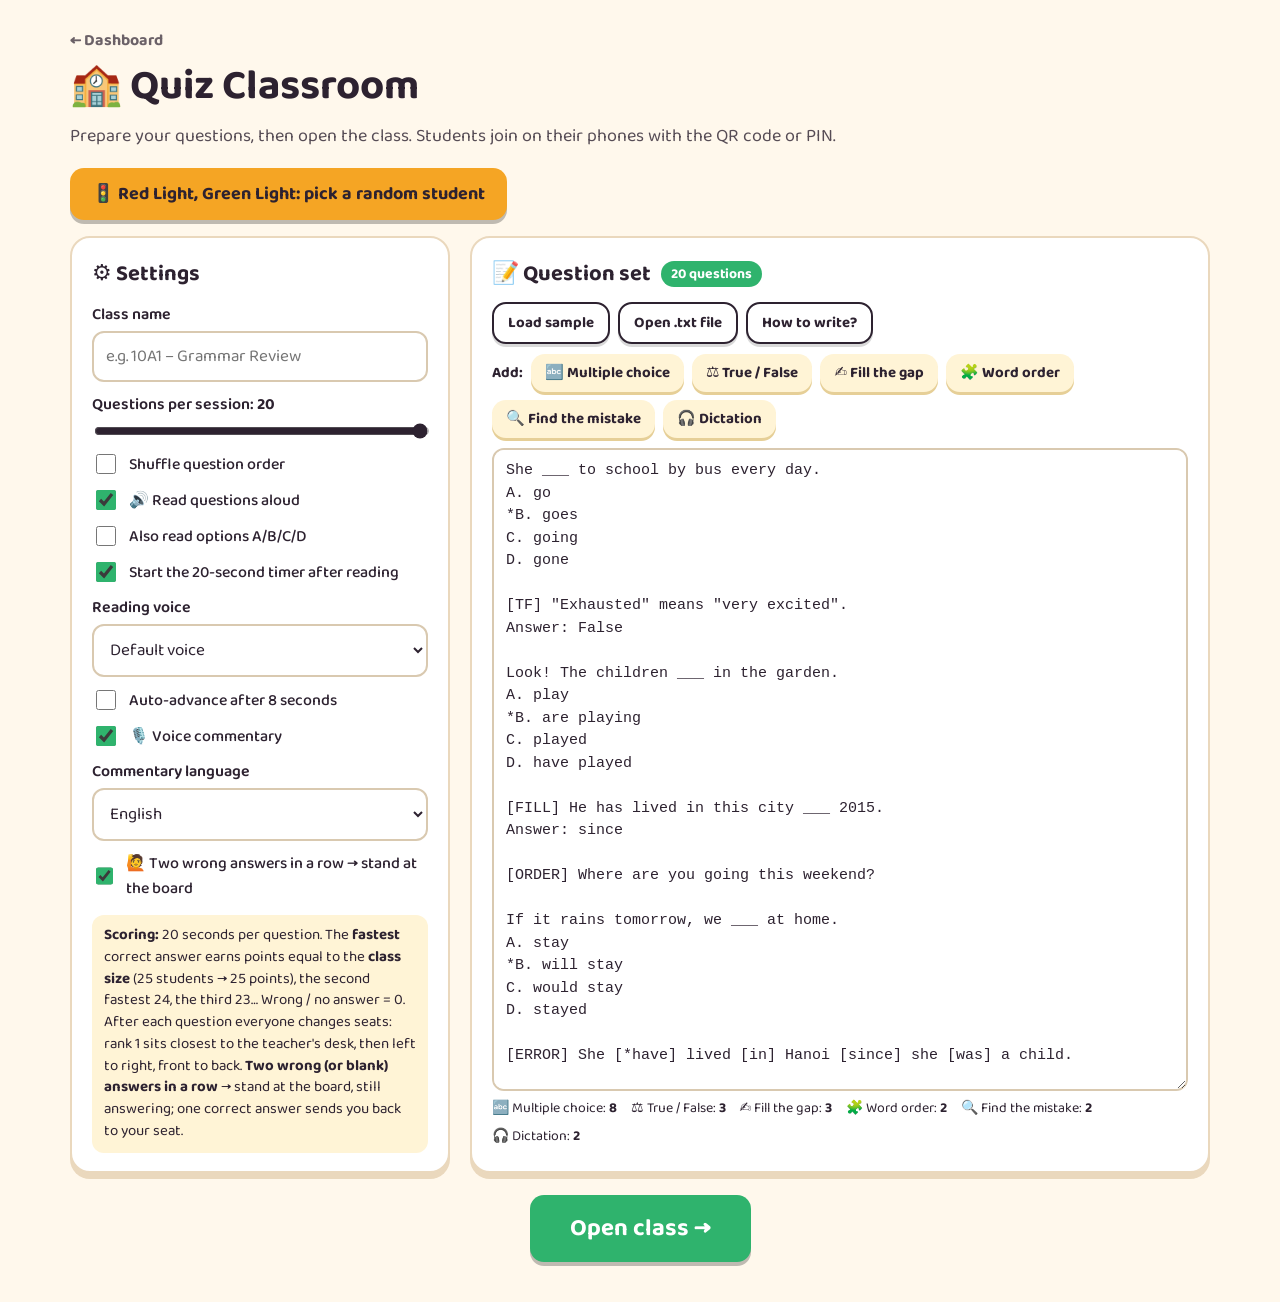
==== commit c321ab43: "Teacher dashboard, English UI, fix QR joining Co-Authored-By: Claude Opus 5.5 <noreply@anthropic.com" ====
--- a/host.html
+++ b/host.html
@@ -1,9 +1,9 @@
 <!doctype html>
-<html lang="vi">
+<html lang="en">
 <head>
 <meta charset="utf-8">
 <meta name="viewport" content="width=device-width, initial-scale=1">
-<title>Lớp Học Vui – Màn hình giáo viên</title>
+<title>Quiz Classroom – Teacher screen</title>
 <link rel="stylesheet" href="css/base.css">
 <link rel="stylesheet" href="css/host.css">
 <link rel="stylesheet" href="css/denxanh.css">
@@ -15,59 +15,61 @@
 <!-- ============ CÀI ĐẶT ============ -->
 <section id="setup" class="setup">
   <header class="setup-head">
-    <h1>🏫 Lớp Học Vui</h1>
-    <p>Chuẩn bị bộ câu hỏi rồi mở lớp. Học sinh vào bằng QR hoặc mã PIN trên điện thoại.</p>
-    <button class="btn warn dx-open-btn" id="dxOpen1">🚦 Đèn Xanh – Đèn Đỏ: gọi ngẫu nhiên 1 bạn lên trả bài</button>
+    <a href="index.html" class="back">← Dashboard</a>
+    <h1>🏫 Quiz Classroom</h1>
+    <p>Prepare your questions, then open the class. Students join on their phones with the QR code or PIN.</p>
+    <button class="btn warn dx-open-btn" id="dxOpen1">🚦 Red Light, Green Light: pick a random student</button>
   </header>
   <div class="setup-grid">
     <div class="card">
-      <h2>⚙️ Thiết lập</h2>
-      <label>Tên lớp <input id="className" maxlength="40" placeholder="VD: 10A1 – Grammar Review"></label>
-      <label>Số câu mỗi session: <b id="nqLabel">20</b>
+      <h2>⚙️ Settings</h2>
+      <label>Class name <input id="className" maxlength="40" placeholder="e.g. 10A1 – Grammar Review"></label>
+      <label>Questions per session: <b id="nqLabel">20</b>
         <input id="nq" type="range" min="15" max="20" value="20"></label>
-      <label class="chk"><input id="shuffle" type="checkbox"> Xáo trộn thứ tự câu hỏi</label>
-      <label class="chk"><input id="tts" type="checkbox" checked> 🔊 Đọc to câu hỏi</label>
-      <label class="chk"><input id="readOpts" type="checkbox"> Đọc cả các lựa chọn A/B/C/D</label>
-      <label class="chk"><input id="waitRead" type="checkbox" checked> Đọc xong mới bắt đầu tính 20 giây</label>
-      <label>Giọng đọc <select id="voice"></select></label>
-      <label class="chk"><input id="autoNext" type="checkbox"> Tự chuyển câu sau 8 giây</label>
-      <label class="chk"><input id="commentary" type="checkbox" checked> 🎙️ Lồng tiếng bình luận (tiếng Việt)</label>
-      <label>Giọng bình luận <select id="viVoice"></select></label>
-      <div id="viWarn" class="viwarn" hidden>Máy này chưa có giọng tiếng Việt nên chỉ hiện chữ phụ đề. Mở trang bằng <b>Microsoft Edge</b> để có giọng HoaiMy/NamMinh đọc rất tự nhiên.</div>
-      <label class="chk"><input id="punish" type="checkbox" checked> 🙋 Sai 2 câu liên tiếp phải lên bảng đứng</label>
+      <label class="chk"><input id="shuffle" type="checkbox"> Shuffle question order</label>
+      <label class="chk"><input id="tts" type="checkbox" checked> 🔊 Read questions aloud</label>
+      <label class="chk"><input id="readOpts" type="checkbox"> Also read options A/B/C/D</label>
+      <label class="chk"><input id="waitRead" type="checkbox" checked> Start the 20-second timer after reading</label>
+      <label>Reading voice <select id="voice"></select></label>
+      <label class="chk"><input id="autoNext" type="checkbox"> Auto-advance after 8 seconds</label>
+      <label class="chk"><input id="commentary" type="checkbox" checked> 🎙️ Voice commentary</label>
+      <label>Commentary language <select id="cLang"><option value="en">English</option><option value="vi">Tiếng Việt</option></select></label>
+      <label id="viVoiceRow">Vietnamese voice <select id="viVoice"></select></label>
+      <div id="viWarn" class="viwarn" hidden>This browser has no Vietnamese voice, so commentary will show as subtitles only. Open this page in <b>Microsoft Edge</b> for natural Vietnamese voices (HoaiMy / NamMinh).</div>
+      <label class="chk"><input id="punish" type="checkbox" checked> 🙋 Two wrong answers in a row → stand at the board</label>
       <div class="rules">
-        <b>Luật điểm:</b> mỗi câu 20 giây. Bạn đúng <b>nhanh nhất</b> được điểm bằng <b>sĩ số lớp</b> (lớp 25 bạn → 25 điểm), bạn đúng thứ nhì 24, thứ ba 23… Sai / không trả lời = 0.
-        Sau mỗi câu cả lớp đổi chỗ: hạng 1 ngồi gần bàn giáo viên nhất, rồi lần lượt từ trái qua phải, từ trên xuống dưới.
-        Sai (hoặc bỏ trống) <b>2 câu liên tiếp</b> → lên bảng đứng, vẫn được trả lời tiếp; trả lời đúng là được về chỗ.
+        <b>Scoring:</b> 20 seconds per question. The <b>fastest</b> correct answer earns points equal to the <b>class size</b> (25 students → 25 points), the second fastest 24, the third 23… Wrong / no answer = 0.
+        After each question everyone changes seats: rank 1 sits closest to the teacher's desk, then left to right, front to back.
+        <b>Two wrong (or blank) answers in a row</b> → stand at the board, still answering; one correct answer sends you back to your seat.
       </div>
     </div>
     <div class="card qcard">
-      <h2>📝 Bộ câu hỏi <span id="qCount" class="pill">0 câu</span></h2>
+      <h2>📝 Question set <span id="qCount" class="pill">0 questions</span></h2>
       <div class="row">
-        <button class="btn ghost sm" id="loadSample">Dùng bộ mẫu</button>
-        <button class="btn ghost sm" id="openFile">Mở file .txt</button>
+        <button class="btn ghost sm" id="loadSample">Load sample</button>
+        <button class="btn ghost sm" id="openFile">Open .txt file</button>
         <input type="file" id="file" accept=".txt,.md,text/plain" hidden>
-        <button class="btn ghost sm" id="help">Cách viết?</button>
+        <button class="btn ghost sm" id="help">How to write?</button>
       </div>
-      <div class="row tpls">Thêm câu:
-        <button class="btn sm tpl" data-tpl="mc">🔤 Trắc nghiệm</button>
-        <button class="btn sm tpl" data-tpl="tf">⚖️ Đúng/Sai</button>
-        <button class="btn sm tpl" data-tpl="fill">✍️ Điền từ</button>
-        <button class="btn sm tpl" data-tpl="order">🧩 Sắp xếp câu</button>
-        <button class="btn sm tpl" data-tpl="error">🔍 Tìm lỗi sai</button>
-        <button class="btn sm tpl" data-tpl="listen">🎧 Nghe & chép</button>
+      <div class="row tpls">Add:
+        <button class="btn sm tpl" data-tpl="mc">🔤 Multiple choice</button>
+        <button class="btn sm tpl" data-tpl="tf">⚖️ True / False</button>
+        <button class="btn sm tpl" data-tpl="fill">✍️ Fill the gap</button>
+        <button class="btn sm tpl" data-tpl="order">🧩 Word order</button>
+        <button class="btn sm tpl" data-tpl="error">🔍 Find the mistake</button>
+        <button class="btn sm tpl" data-tpl="listen">🎧 Dictation</button>
       </div>
       <div id="helpBox" class="help" hidden>
-        Mỗi câu cách nhau <b>1 dòng trống</b>. Bấm các nút "Thêm câu" ở trên để chèn mẫu rồi sửa lại.
+        Separate questions with <b>one blank line</b>. Use the "Add" buttons above to insert a template, then edit it.
         <table>
-          <tr><td>🔤 Trắc nghiệm</td><td>Dòng đầu là câu hỏi, sau đó <code>A.</code> <code>B.</code>… Thêm <code>*</code> trước đáp án đúng.</td></tr>
-          <tr><td>⚖️ Đúng/Sai</td><td><code>[TF] câu nhận định</code> + dòng <code>Answer: True</code> / <code>False</code></td></tr>
-          <tr><td>✍️ Điền từ</td><td><code>[FILL] câu có ___</code> + dòng <code>Answer: since | for</code> (nhiều đáp án đúng thì ngăn bằng <code>|</code>)</td></tr>
-          <tr><td>🧩 Sắp xếp câu</td><td><code>[ORDER] câu đúng</code>, máy tự xáo. Muốn giữ cụm từ thì ngăn bằng <code> / </code></td></tr>
-          <tr><td>🔍 Tìm lỗi sai</td><td><code>[ERROR]</code> đặt 2–4 phần trong <code>[ ]</code>, phần sai thêm <code>*</code>: <code>[*have]</code></td></tr>
-          <tr><td>🎧 Nghe & chép</td><td><code>[LISTEN] câu sẽ được đọc</code>. Học sinh nghe rồi gõ lại.</td></tr>
+          <tr><td>🔤 Multiple choice</td><td>First line is the question, then <code>A.</code> <code>B.</code>… Put <code>*</code> before the correct option.</td></tr>
+          <tr><td>⚖️ True / False</td><td><code>[TF] statement</code> + a line <code>Answer: True</code> / <code>False</code></td></tr>
+          <tr><td>✍️ Fill the gap</td><td><code>[FILL] sentence with ___</code> + a line <code>Answer: since | for</code> (separate accepted answers with <code>|</code>)</td></tr>
+          <tr><td>🧩 Word order</td><td><code>[ORDER] the correct sentence</code> – it is shuffled automatically. To keep phrases together, separate chunks with <code> / </code></td></tr>
+          <tr><td>🔍 Find the mistake</td><td><code>[ERROR]</code> put 2–4 parts in <code>[ ]</code> and mark the wrong one with <code>*</code>: <code>[*have]</code></td></tr>
+          <tr><td>🎧 Dictation</td><td><code>[LISTEN] the sentence to be read</code>. Students listen and type it.</td></tr>
         </table>
-        Thêm dòng <code>Time: 30</code> nếu câu đó cần hơn 20 giây. Không phân biệt hoa/thường và dấu câu khi chấm phần gõ.
+        Add a line <code>Time: 30</code> if a question needs more than 20 seconds. Typed answers ignore capital letters and punctuation.
       </div>
       <textarea id="qtext" spellcheck="false" placeholder="She ___ to school every day.&#10;A. go&#10;*B. goes&#10;C. going&#10;D. gone"></textarea>
       <div id="qTypes" class="qtypes"></div>
@@ -75,7 +77,7 @@
     </div>
   </div>
   <div class="setup-foot">
-    <button class="btn go big" id="openClass">Mở lớp học →</button>
+    <button class="btn go big" id="openClass">Open class →</button>
   </div>
 </section>
 
@@ -85,7 +87,7 @@
     <div class="wall">
       <div class="clock-deco"></div>
       <div class="teacher-zone">
-        <div id="bubble" class="bubble">Chào cả lớp!</div>
+        <div id="bubble" class="bubble">Hello class!</div>
         <div id="teacher" class="teacher"></div>
         <div class="tdesk"></div>
       </div>
@@ -100,7 +102,7 @@
     </div>
     <div class="floor"></div>
     <div class="room" id="room">
-      <div class="front-spot" id="frontSpot">🙋 Khu đứng bảng</div>
+      <div class="front-spot" id="frontSpot">🙋</div>
       <div id="desks"></div>
       <div id="students"></div>
       <div id="labels"></div>
@@ -110,9 +112,9 @@
     <canvas id="confetti" width="1600" height="900"></canvas>
   </div>
   <div class="corner">
-    <button id="muteBtn" title="Tắt/bật âm thanh">🔊</button>
-    <button id="fsBtn" title="Toàn màn hình">⛶</button>
-    <button id="dxOpen2" title="Đèn xanh – đèn đỏ: gọi trả bài">🚦</button>
+    <button id="muteBtn" title="Mute / unmute">🔊</button>
+    <button id="fsBtn" title="Full screen">⛶</button>
+    <button id="dxOpen2" title="Red Light, Green Light">🚦</button>
   </div>
 </section>
 
--- a/css/base.css
+++ b/css/base.css
@@ -17,3 +17,6 @@
 input:focus, textarea:focus, select:focus { outline: 3px solid #ffd27a; border-color: var(--ink); }
 .opt-A { background: var(--red); } .opt-B { background: var(--blue); } .opt-C { background: var(--yellow); } .opt-D { background: var(--green); }
 [hidden] { display: none !important; }
+
+.back { display: inline-block; color: var(--ink); font-weight: 700; text-decoration: none; opacity: .7; }
+.back:hover { opacity: 1; }
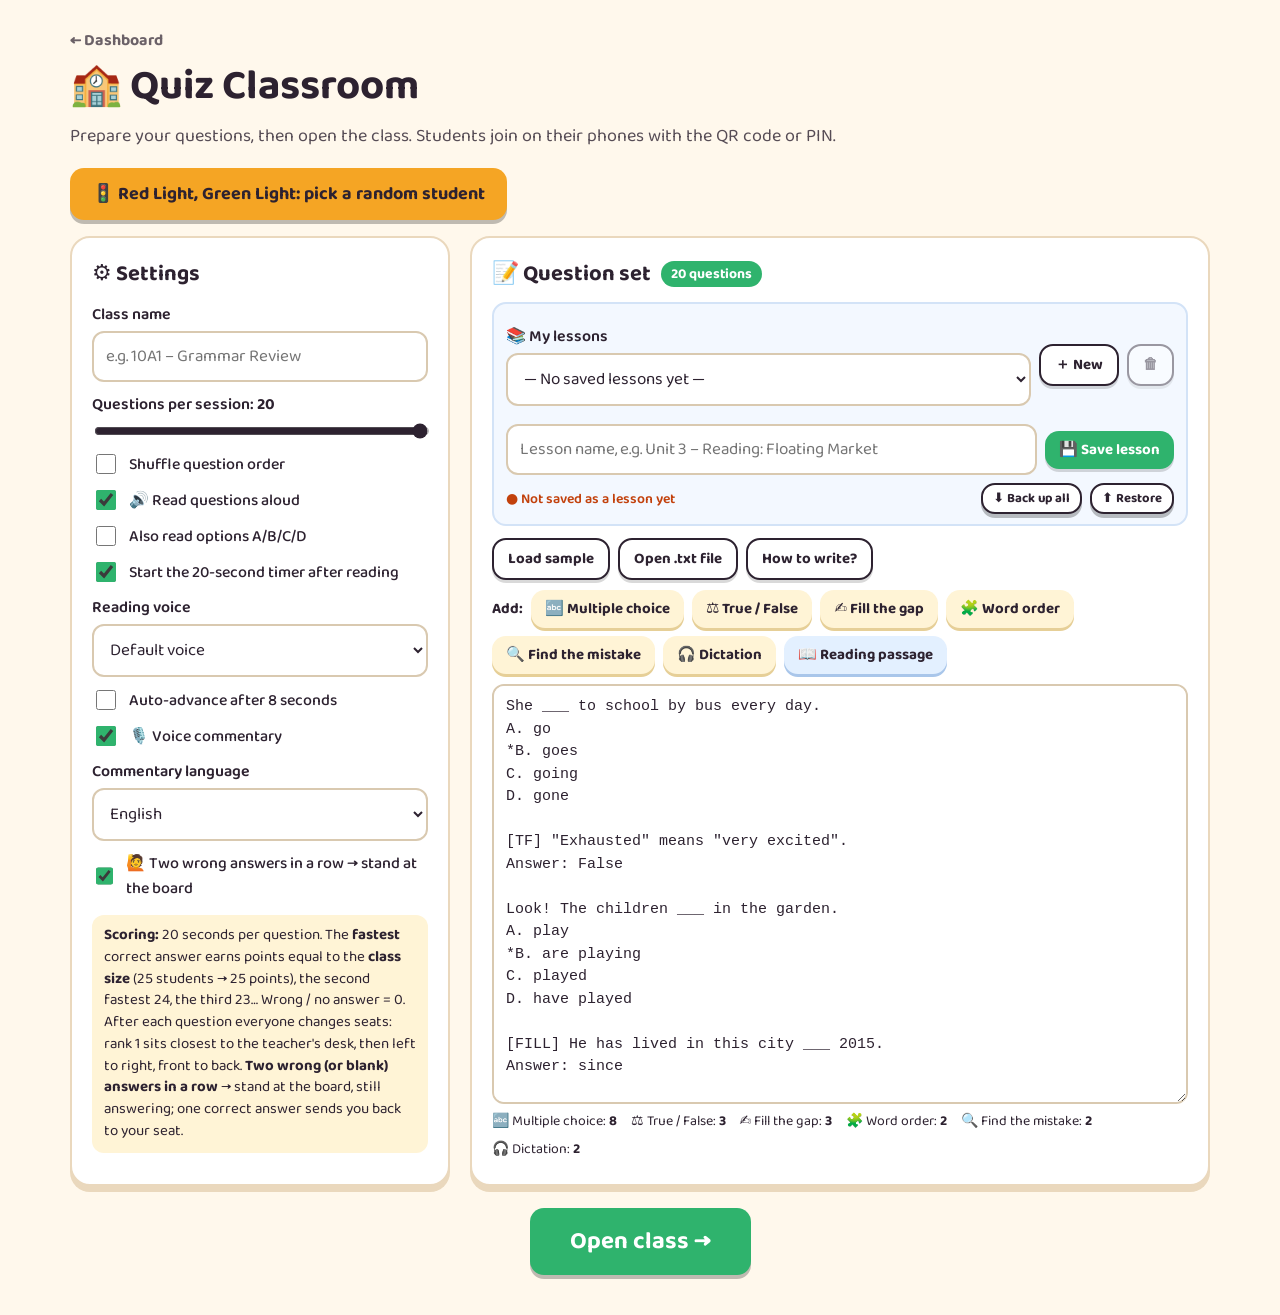
==== commit 3af19b8e: "Add reading comprehension passages and saved lesson library Co-Authored-By: Claude Opus 5.5 <noreply" ====
--- a/host.html
+++ b/host.html
@@ -45,6 +45,24 @@
     </div>
     <div class="card qcard">
       <h2>📝 Question set <span id="qCount" class="pill">0 questions</span></h2>
+      <div class="lib">
+        <div class="lib-row">
+          <label class="lib-pick">📚 My lessons <select id="libSel"></select></label>
+          <button class="btn ghost sm" id="libNew" title="Start a new empty lesson">＋ New</button>
+          <button class="btn ghost sm" id="libDel" title="Delete this lesson">🗑</button>
+        </div>
+        <div class="lib-row">
+          <input id="libName" maxlength="60" placeholder="Lesson name, e.g. Unit 3 – Reading: Floating Market">
+          <button class="btn go sm" id="libSave">💾 Save lesson</button>
+        </div>
+        <div class="lib-row lib-small">
+          <span id="libStatus"></span>
+          <span class="sp"></span>
+          <button class="btn ghost xs" id="libExport" title="Download all lessons as one backup file">⬇ Back up all</button>
+          <button class="btn ghost xs" id="libImport" title="Load lessons from a backup file">⬆ Restore</button>
+          <input type="file" id="libFile" accept=".json,application/json" hidden>
+        </div>
+      </div>
       <div class="row">
         <button class="btn ghost sm" id="loadSample">Load sample</button>
         <button class="btn ghost sm" id="openFile">Open .txt file</button>
@@ -58,6 +76,7 @@
         <button class="btn sm tpl" data-tpl="order">🧩 Word order</button>
         <button class="btn sm tpl" data-tpl="error">🔍 Find the mistake</button>
         <button class="btn sm tpl" data-tpl="listen">🎧 Dictation</button>
+        <button class="btn sm tpl rd" data-tpl="reading">📖 Reading passage</button>
       </div>
       <div id="helpBox" class="help" hidden>
         Separate questions with <b>one blank line</b>. Use the "Add" buttons above to insert a template, then edit it.
@@ -68,6 +87,8 @@
           <tr><td>🧩 Word order</td><td><code>[ORDER] the correct sentence</code> – it is shuffled automatically. To keep phrases together, separate chunks with <code> / </code></td></tr>
           <tr><td>🔍 Find the mistake</td><td><code>[ERROR]</code> put 2–4 parts in <code>[ ]</code> and mark the wrong one with <code>*</code>: <code>[*have]</code></td></tr>
           <tr><td>🎧 Dictation</td><td><code>[LISTEN] the sentence to be read</code>. Students listen and type it.</td></tr>
+          <tr><td>📖 Reading</td><td><code>[READING] title</code> → paste the passage (blank lines between paragraphs are fine) → <code>[QUESTIONS]</code> → the questions, written like any type above → <code>[END READING]</code>.
+            Add <code>Time: 120</code> right under <code>[READING]</code> to set the reading time (otherwise it's calculated from the word count). Reading questions get 30 seconds each.</td></tr>
         </table>
         Add a line <code>Time: 30</code> if a question needs more than 20 seconds. Typed answers ignore capital letters and punctuation.
       </div>
@@ -107,6 +128,7 @@
       <div id="students"></div>
       <div id="labels"></div>
     </div>
+    <div id="passage" class="passage" hidden></div>
     <div id="caption" class="caption" hidden></div>
     <div id="podium" class="podium" hidden></div>
     <canvas id="confetti" width="1600" height="900"></canvas>
--- a/css/host.css
+++ b/css/host.css
@@ -206,3 +206,31 @@
 @keyframes capin { from { opacity: 0; transform: translate(-50%, 16px); } }
 .viwarn { background: #ffe9d6; border-radius: 10px; padding: 8px 10px; font-size: 14px; margin: -2px 0 8px; }
 .dx-open-btn { margin: 0 0 16px; font-size: 18px; }
+
+/* đọc hiểu */
+.btn.tpl.rd { background: #e3f0ff; box-shadow: 0 3px 0 #a9c6ea; }
+.passage { position: absolute; left: 110px; top: 312px; width: 1380px; height: 572px; z-index: 400; background: #fffdf6; color: #2b2a26; border-radius: 18px;
+  box-shadow: 0 10px 0 rgba(0,0,0,.18), 0 0 0 10px rgba(255,255,255,.55); padding: 22px 34px 20px; display: flex; flex-direction: column; animation: pIn .35s ease-out; }
+@keyframes pIn { from { transform: translateY(40px); opacity: 0; } }
+.passage .p-head { display: flex; align-items: center; gap: 14px; font-family: 'Baloo 2'; font-weight: 800; font-size: 30px; color: #2f5d47; border-bottom: 3px dashed #e2d6bd; padding-bottom: 6px; margin-bottom: 12px; }
+.passage .p-head .p-t { flex: 1; overflow: hidden; text-overflow: ellipsis; white-space: nowrap; }
+.passage .p-head .p-x { font-size: 18px; padding: 4px 14px; }
+.passage .p-body { flex: 1; overflow: auto; line-height: 1.5; column-gap: 46px; column-rule: 2px dotted #e2d6bd; }
+.passage .p-body.cols { column-count: 2; }
+.passage .p-body p { margin: 0 0 .65em; text-align: justify; break-inside: avoid-column; }
+.passage .p-body p .pn { display: inline-block; min-width: 1.5em; font-family: 'Baloo 2'; font-weight: 800; color: #b07a2a; }
+.b-q.passage-note { flex-direction: column; gap: 6px; }
+.b-q.passage-note small { font-size: 26px; opacity: .8; font-family: 'Baloo 2'; }
+.b-head .ptag { color: #ffe27a; }
+
+/* thư viện bài học */
+.lib { background: #f3f8ff; border: 2px solid #d3e3f7; border-radius: 14px; padding: 10px 12px; margin-bottom: 12px; display: flex; flex-direction: column; gap: 8px; }
+.lib-row { display: flex; gap: 8px; align-items: center; flex-wrap: wrap; }
+.lib-pick { flex: 1; display: flex; align-items: center; gap: 8px; font-weight: 700; margin: 0; min-width: 260px; }
+.lib-pick select { flex: 1; min-width: 0; }
+#libName { flex: 1; min-width: 220px; }
+.lib-small { font-size: 14px; }
+.lib-small .sp { flex: 1; }
+#libStatus { color: #4a6b8a; font-weight: 600; }
+#libStatus.dirty { color: #c2410c; }
+.btn.xs { font-size: 13px; padding: 3px 10px; }
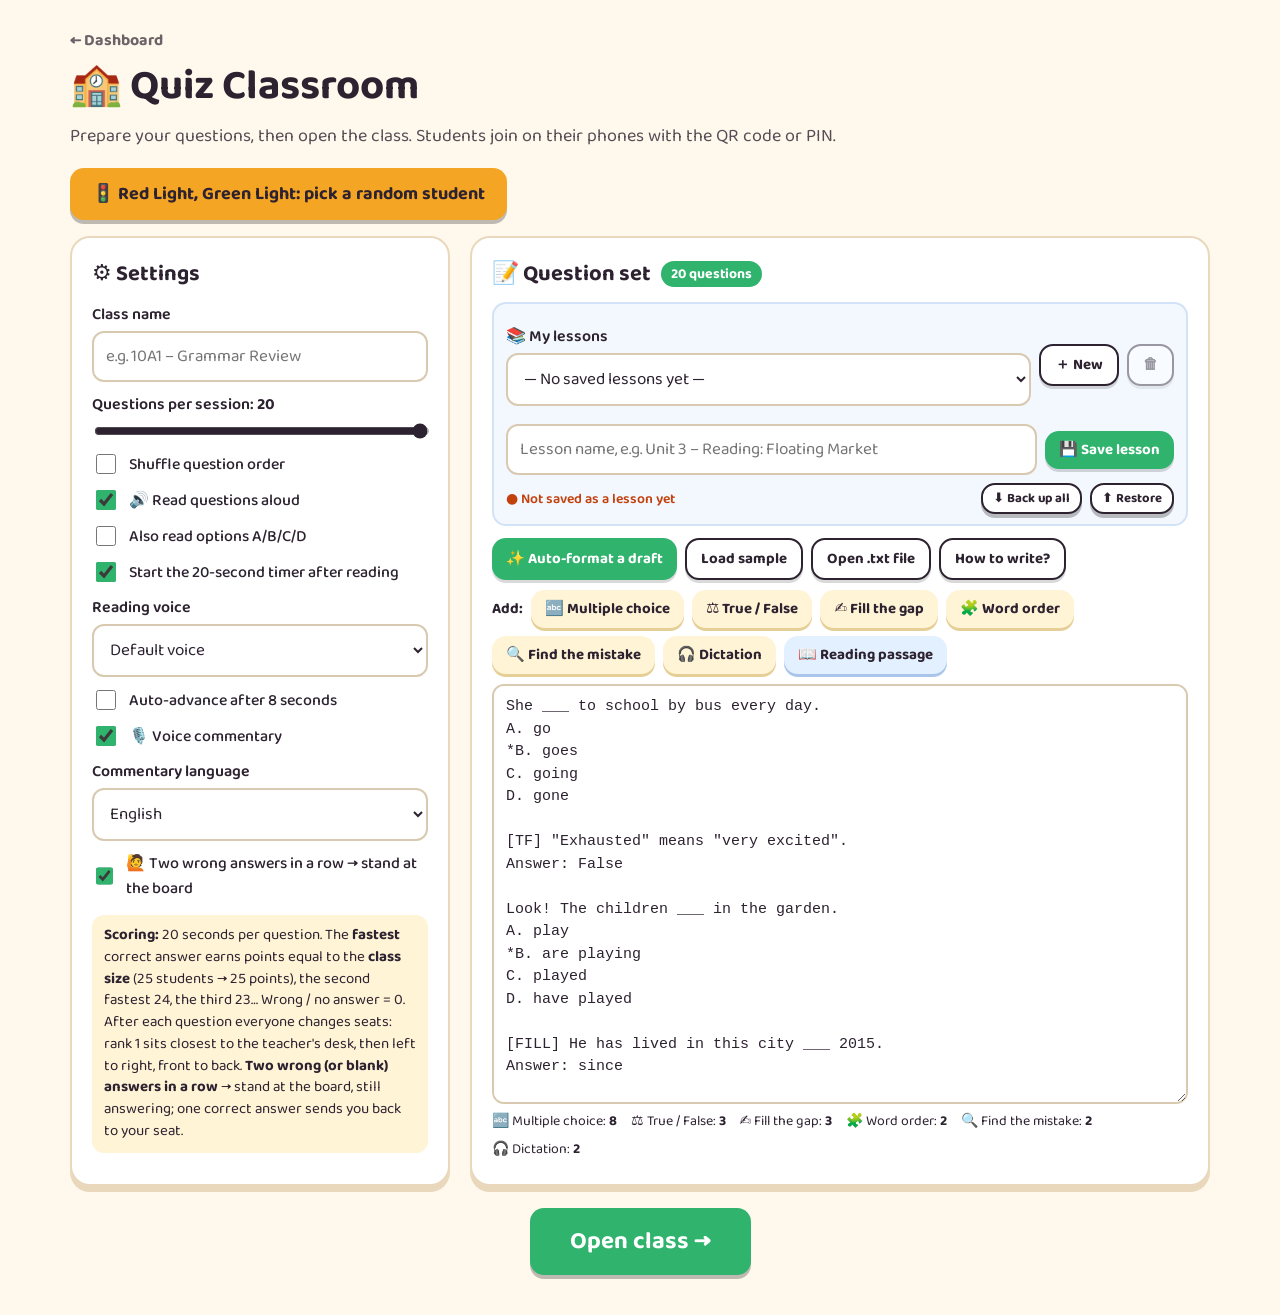
==== commit ba67bc9b: "Add draft auto-formatter that detects question types Co-Authored-By: Claude Opus 5.5 <noreply@anthro" ====
--- a/host.html
+++ b/host.html
@@ -64,6 +64,7 @@
         </div>
       </div>
       <div class="row">
+        <button class="btn go sm" id="afOpen">✨ Auto-format a draft</button>
         <button class="btn ghost sm" id="loadSample">Load sample</button>
         <button class="btn ghost sm" id="openFile">Open .txt file</button>
         <input type="file" id="file" accept=".txt,.md,text/plain" hidden>
@@ -101,6 +102,46 @@
     <button class="btn go big" id="openClass">Open class →</button>
   </div>
 </section>
+
+<!-- ============ TỰ NHẬN DẠNG BẢN NHÁP ============ -->
+<div id="af" class="af" hidden>
+  <div class="af-box">
+    <div class="af-head">
+      <h2>✨ Auto-format a draft</h2>
+      <p>Paste your worksheet or exam draft (from Word, PDF…). The app guesses the type of every question and turns it into the quiz format. Check the preview, then add it.</p>
+      <button class="btn ghost sm af-x" id="afClose">✕</button>
+    </div>
+    <div class="af-grid">
+      <div class="af-col">
+        <textarea id="afIn" spellcheck="false" placeholder="I. Choose the best answer.
+1. She ___ to school every day.
+A. go   B. goes   C. going   D. gone
+
+II. Write T or F.
+2. The sun rises in the west.
+
+III. Rearrange the words.
+3. going / where / you / are / ?
+
+Read the passage and answer the questions.
+(paste the passage here)
+4. ...
+
+ĐÁP ÁN: 1.B 2.F 3. Where are you going?"></textarea>
+        <div class="af-tips"><b>Works best when:</b> questions are numbered (1. / Câu 1:), options are A. B. C. D., each part has its instruction ("Choose…", "True or False", "Rearrange…", "Find the mistake", "Read the passage…"), and the answer key is at the end after <code>Đáp án</code> / <code>Answer key</code> (or mark the right option with <code>*</code>).</div>
+      </div>
+      <div class="af-col">
+        <div id="afSum" class="af-sum"></div>
+        <div id="afList" class="af-list"><div class="af-empty">The preview will appear here.</div></div>
+      </div>
+    </div>
+    <div class="af-foot">
+      <span id="afWarn"></span>
+      <button class="btn ghost" id="afReplace">Replace the question set</button>
+      <button class="btn go" id="afAdd">➕ Add to the question set</button>
+    </div>
+  </div>
+</div>
 
 <!-- ============ LỚP HỌC ============ -->
 <section id="game" hidden>
--- a/css/host.css
+++ b/css/host.css
@@ -234,3 +234,33 @@
 #libStatus { color: #4a6b8a; font-weight: 600; }
 #libStatus.dirty { color: #c2410c; }
 .btn.xs { font-size: 13px; padding: 3px 10px; }
+
+/* tự nhận dạng bản nháp */
+.af { position: fixed; inset: 0; z-index: 1000; background: rgba(20,30,40,.55); display: grid; place-items: center; padding: 18px; }
+.af-box { background: #fffaf0; border-radius: 20px; width: min(1180px, 100%); height: min(860px, 100%); display: flex; flex-direction: column; padding: 18px 22px; box-shadow: 0 20px 60px rgba(0,0,0,.35); }
+.af-head { position: relative; padding-right: 50px; }
+.af-head h2 { margin: 0 0 2px; }
+.af-head p { margin: 0 0 10px; opacity: .8; }
+.af-x { position: absolute; right: 0; top: 0; }
+.af-grid { flex: 1; display: grid; grid-template-columns: 1fr 1fr; gap: 16px; min-height: 0; }
+.af-col { display: flex; flex-direction: column; min-height: 0; gap: 8px; }
+#afIn { flex: 1; min-height: 0; resize: none; font-family: ui-monospace, Consolas, monospace; font-size: 14px; }
+.af-tips { font-size: 13px; background: #eef5ff; border-radius: 10px; padding: 8px 10px; line-height: 1.4; }
+.af-sum { display: flex; flex-wrap: wrap; gap: 6px; }
+.af-sum span { background: #fff; border: 2px solid #eadfc8; border-radius: 99px; padding: 2px 10px; font-size: 14px; font-weight: 700; }
+.af-sum span.bad { border-color: #f3b28a; color: #c2410c; }
+.af-list { flex: 1; overflow: auto; background: #fff; border: 2px solid #eadfc8; border-radius: 12px; padding: 8px; }
+.af-empty { opacity: .5; text-align: center; padding: 40px 0; }
+.af-it { display: flex; gap: 8px; align-items: flex-start; padding: 5px 6px; border-bottom: 1px dashed #eee3cf; font-size: 14px; }
+.af-it .no { min-width: 26px; font-weight: 800; opacity: .6; }
+.af-it .ty { flex: none; font-size: 12px; font-weight: 800; border-radius: 6px; padding: 1px 7px; background: #e8f1ff; white-space: nowrap; }
+.af-it .ty.unk { background: #ffe1cc; color: #c2410c; }
+.af-it .tx { flex: 1; min-width: 0; }
+.af-it .tx .s { white-space: nowrap; overflow: hidden; text-overflow: ellipsis; }
+.af-it .w { color: #c2410c; font-size: 12.5px; font-weight: 700; }
+.af-it.instr { background: #f6f1e6; font-weight: 700; font-size: 13px; border-radius: 6px; }
+.af-it.pass { background: #eaf7ee; border-radius: 6px; }
+.af-it.skip { opacity: .55; font-style: italic; }
+.af-it.inp { padding-left: 22px; }
+.af-foot { display: flex; gap: 10px; align-items: center; margin-top: 12px; }
+.af-foot #afWarn { flex: 1; color: #c2410c; font-weight: 700; font-size: 14px; }
